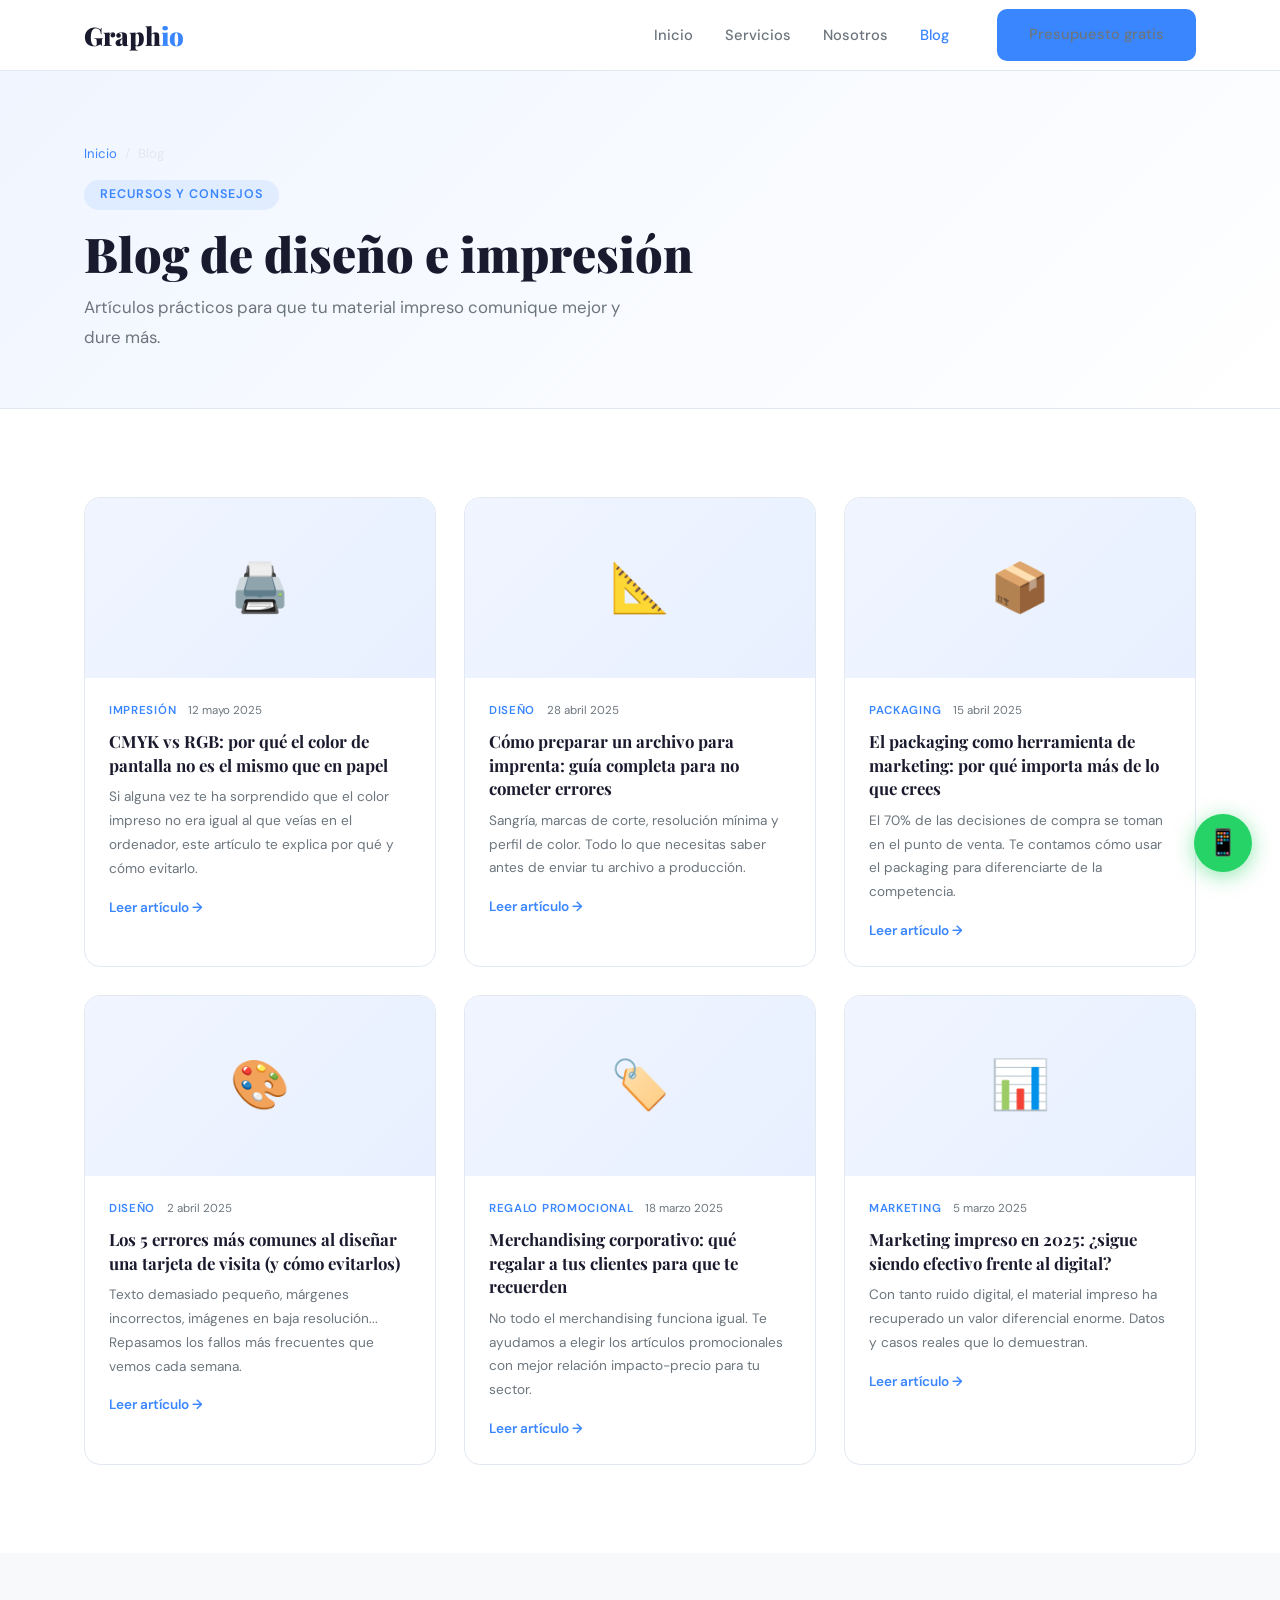
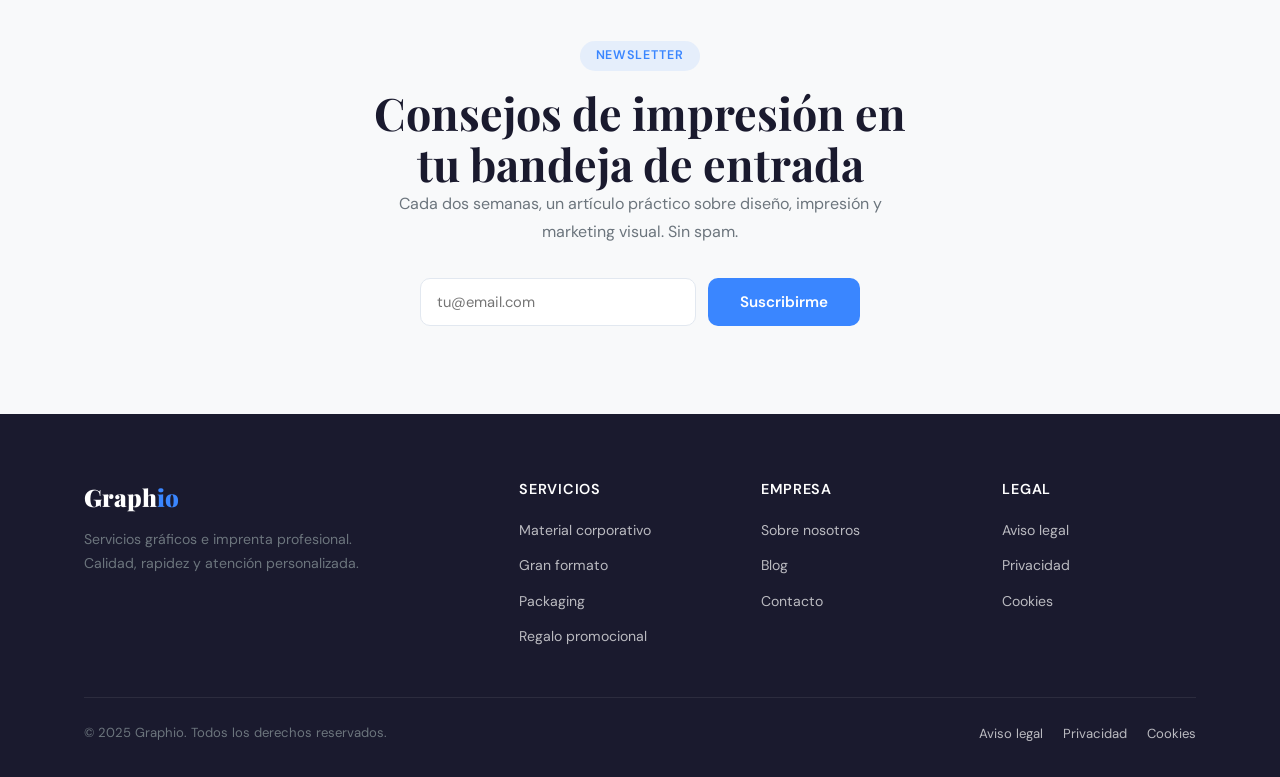
==== pages/blog.html @ 56ad9424 "Add files via upload" ====
<!DOCTYPE html>
<html lang="es">
<head>
  <meta charset="UTF-8" />
  <meta name="viewport" content="width=device-width, initial-scale=1.0" />
  <title>Blog — Consejos de Impresión y Diseño · Graphio</title>
  <meta name="description" content="Artículos sobre impresión, diseño gráfico y marketing visual. Consejos prácticos para sacar el máximo partido a tu material impreso." />
  <link rel="canonical" href="https://Graphio-Imprenta.github.io/Graphio/pages/blog.html" />
  <link rel="stylesheet" href="../css/style.css" />
</head>
<body>

  <a href="https://wa.me/34600000000" class="whatsapp-btn" target="_blank" rel="noopener noreferrer" aria-label="Contactar por WhatsApp">📱</a>

  <header class="header">
    <nav class="nav container">
      <a href="../index.html" class="logo">Graph<span>io</span></a>
      <ul class="nav-links">
        <li><a href="../index.html">Inicio</a></li>
        <li><a href="servicios.html">Servicios</a></li>
        <li><a href="nosotros.html">Nosotros</a></li>
        <li><a href="blog.html" class="active">Blog</a></li>
        <li><a href="contacto.html" class="btn btn-primary nav-cta">Presupuesto gratis</a></li>
      </ul>
      <button class="hamburger" aria-label="Abrir menú">
        <span></span><span></span><span></span>
      </button>
    </nav>
  </header>

  <section class="page-hero">
    <div class="container">
      <div class="breadcrumb"><a href="../index.html">Inicio</a><span>/</span><span>Blog</span></div>
      <div class="badge">Recursos y consejos</div>
      <h1>Blog de diseño e impresión</h1>
      <p>Artículos prácticos para que tu material impreso comunique mejor y dure más.</p>
    </div>
  </section>

  <section class="section">
    <div class="container">
      <div class="blog-grid">

        <article class="blog-card">
          <div class="blog-thumb">🖨️</div>
          <div class="blog-body">
            <div class="blog-meta">
              <span class="blog-cat">Impresión</span>
              <span class="blog-fecha">12 mayo 2025</span>
            </div>
            <h3>CMYK vs RGB: por qué el color de pantalla no es el mismo que en papel</h3>
            <p>Si alguna vez te ha sorprendido que el color impreso no era igual al que veías en el ordenador, este artículo te explica por qué y cómo evitarlo.</p>
            <span class="blog-leer">Leer artículo →</span>
          </div>
        </article>

        <article class="blog-card">
          <div class="blog-thumb">📐</div>
          <div class="blog-body">
            <div class="blog-meta">
              <span class="blog-cat">Diseño</span>
              <span class="blog-fecha">28 abril 2025</span>
            </div>
            <h3>Cómo preparar un archivo para imprenta: guía completa para no cometer errores</h3>
            <p>Sangría, marcas de corte, resolución mínima y perfil de color. Todo lo que necesitas saber antes de enviar tu archivo a producción.</p>
            <span class="blog-leer">Leer artículo →</span>
          </div>
        </article>

        <article class="blog-card">
          <div class="blog-thumb">📦</div>
          <div class="blog-body">
            <div class="blog-meta">
              <span class="blog-cat">Packaging</span>
              <span class="blog-fecha">15 abril 2025</span>
            </div>
            <h3>El packaging como herramienta de marketing: por qué importa más de lo que crees</h3>
            <p>El 70% de las decisiones de compra se toman en el punto de venta. Te contamos cómo usar el packaging para diferenciarte de la competencia.</p>
            <span class="blog-leer">Leer artículo →</span>
          </div>
        </article>

        <article class="blog-card">
          <div class="blog-thumb">🎨</div>
          <div class="blog-body">
            <div class="blog-meta">
              <span class="blog-cat">Diseño</span>
              <span class="blog-fecha">2 abril 2025</span>
            </div>
            <h3>Los 5 errores más comunes al diseñar una tarjeta de visita (y cómo evitarlos)</h3>
            <p>Texto demasiado pequeño, márgenes incorrectos, imágenes en baja resolución... Repasamos los fallos más frecuentes que vemos cada semana.</p>
            <span class="blog-leer">Leer artículo →</span>
          </div>
        </article>

        <article class="blog-card">
          <div class="blog-thumb">🏷️</div>
          <div class="blog-body">
            <div class="blog-meta">
              <span class="blog-cat">Regalo promocional</span>
              <span class="blog-fecha">18 marzo 2025</span>
            </div>
            <h3>Merchandising corporativo: qué regalar a tus clientes para que te recuerden</h3>
            <p>No todo el merchandising funciona igual. Te ayudamos a elegir los artículos promocionales con mejor relación impacto-precio para tu sector.</p>
            <span class="blog-leer">Leer artículo →</span>
          </div>
        </article>

        <article class="blog-card">
          <div class="blog-thumb">📊</div>
          <div class="blog-body">
            <div class="blog-meta">
              <span class="blog-cat">Marketing</span>
              <span class="blog-fecha">5 marzo 2025</span>
            </div>
            <h3>Marketing impreso en 2025: ¿sigue siendo efectivo frente al digital?</h3>
            <p>Con tanto ruido digital, el material impreso ha recuperado un valor diferencial enorme. Datos y casos reales que lo demuestran.</p>
            <span class="blog-leer">Leer artículo →</span>
          </div>
        </article>

      </div>
    </div>
  </section>

  <!-- Newsletter -->
  <section class="section section-alt">
    <div class="container" style="max-width:600px;text-align:center;">
      <div class="badge">Newsletter</div>
      <h2>Consejos de impresión en tu bandeja de entrada</h2>
      <p style="margin-bottom:32px;">Cada dos semanas, un artículo práctico sobre diseño, impresión y marketing visual. Sin spam.</p>
      <form style="display:flex;gap:12px;max-width:440px;margin:0 auto;" onsubmit="event.preventDefault();this.innerHTML='<p style=\'color:var(--azul);font-weight:600;\'>✓ ¡Suscrito! Te escribimos pronto.</p>'">
        <input type="email" placeholder="tu@email.com" required style="flex:1;" aria-label="Tu email" />
        <button type="submit" class="btn btn-primary" style="white-space:nowrap;">Suscribirme</button>
      </form>
    </div>
  </section>

  <footer class="footer">
    <div class="container">
      <div class="footer-grid">
        <div><div class="footer-logo">Graph<span>io</span></div><p class="footer-desc">Servicios gráficos e imprenta profesional. Calidad, rapidez y atención personalizada.</p></div>
        <div class="footer-col"><h4>Servicios</h4><ul><li><a href="servicios.html">Material corporativo</a></li><li><a href="servicios.html">Gran formato</a></li><li><a href="servicios.html">Packaging</a></li><li><a href="servicios.html">Regalo promocional</a></li></ul></div>
        <div class="footer-col"><h4>Empresa</h4><ul><li><a href="nosotros.html">Sobre nosotros</a></li><li><a href="blog.html">Blog</a></li><li><a href="contacto.html">Contacto</a></li></ul></div>
        <div class="footer-col"><h4>Legal</h4><ul><li><a href="legal/aviso-legal.html">Aviso legal</a></li><li><a href="legal/privacidad.html">Privacidad</a></li><li><a href="legal/cookies.html">Cookies</a></li></ul></div>
      </div>
      <div class="footer-bottom">
        <p>© 2025 Graphio. Todos los derechos reservados.</p>
        <div class="footer-legal"><a href="legal/aviso-legal.html">Aviso legal</a><a href="legal/privacidad.html">Privacidad</a><a href="legal/cookies.html">Cookies</a></div>
      </div>
    </div>
  </footer>

  <script src="../js/main.js"></script>
</body>
</html>
---- css/style.css ----
@import url('https://fonts.googleapis.com/css2?family=Playfair+Display:wght@700;900&family=DM+Sans:wght@300;400;500;600&display=swap');

/* ── VARIABLES ── */
:root {
  --azul:    #3A86FF;
  --naranja: #FF6B35;
  --oscuro:  #1A1A2E;
  --claro:   #F8F9FA;
  --gris:    #6C757D;
  --blanco:  #ffffff;
  --borde:   #E2E8F0;
  --sombra:  0 4px 24px rgba(26,26,46,0.10);
  --radio:   10px;
  --font-display: 'Playfair Display', serif;
  --font-body:    'DM Sans', sans-serif;
  --trans: 0.25s ease;
}

/* ── RESET ── */
*, *::before, *::after { box-sizing: border-box; margin: 0; padding: 0; }
html { scroll-behavior: smooth; font-size: 16px; }
body { font-family: var(--font-body); color: var(--oscuro); background: var(--blanco); line-height: 1.6; }
img { max-width: 100%; display: block; }
a { text-decoration: none; color: inherit; }
ul { list-style: none; }

/* ── TIPOGRAFÍA ── */
h1,h2,h3 { font-family: var(--font-display); line-height: 1.15; }
h1 { font-size: clamp(2.2rem, 5vw, 3.8rem); font-weight: 900; }
h2 { font-size: clamp(1.8rem, 3.5vw, 2.8rem); font-weight: 700; }
h3 { font-size: 1.25rem; font-weight: 700; }
p  { color: var(--gris); line-height: 1.75; }

/* ── CONTENEDOR ── */
.container { max-width: 1160px; margin: 0 auto; padding: 0 24px; }

/* ── BOTONES ── */
.btn {
  display: inline-flex; align-items: center; gap: 8px;
  padding: 14px 32px; border-radius: var(--radio);
  font-family: var(--font-body); font-size: 0.95rem; font-weight: 600;
  cursor: pointer; border: none; transition: var(--trans);
}
.btn-primary { background: var(--azul); color: var(--blanco); }
.btn-primary:hover { background: #2563eb; transform: translateY(-2px); box-shadow: 0 8px 20px rgba(58,134,255,0.35); }
.btn-secondary { background: transparent; color: var(--azul); border: 2px solid var(--azul); }
.btn-secondary:hover { background: var(--azul); color: var(--blanco); transform: translateY(-2px); }
.btn-naranja { background: var(--naranja); color: var(--blanco); }
.btn-naranja:hover { background: #e55a20; transform: translateY(-2px); box-shadow: 0 8px 20px rgba(255,107,53,0.35); }
.btn-blanco { background: var(--blanco); color: var(--oscuro); }
.btn-blanco:hover { background: var(--claro); transform: translateY(-2px); }

/* ── BADGE ── */
.badge {
  display: inline-block; padding: 5px 16px; border-radius: 50px;
  font-size: 0.78rem; font-weight: 600; letter-spacing: 0.08em; text-transform: uppercase;
  background: rgba(58,134,255,0.1); color: var(--azul); margin-bottom: 16px;
}

/* ── HEADER / NAV ── */
.header {
  position: sticky; top: 0; z-index: 100;
  background: rgba(255,255,255,0.95); backdrop-filter: blur(12px);
  border-bottom: 1px solid var(--borde);
}
.nav { display: flex; align-items: center; justify-content: space-between; height: 70px; }
.logo { font-family: var(--font-display); font-size: 1.6rem; font-weight: 900; color: var(--oscuro); }
.logo span { color: var(--azul); }
.nav-links { display: flex; align-items: center; gap: 32px; }
.nav-links a { font-size: 0.92rem; font-weight: 500; color: var(--gris); transition: var(--trans); }
.nav-links a:hover { color: var(--azul); }
.nav-links a.active { color: var(--azul); }
.nav-cta { margin-left: 16px; }
.hamburger { display: none; flex-direction: column; gap: 5px; cursor: pointer; padding: 4px; }
.hamburger span { display: block; width: 24px; height: 2px; background: var(--oscuro); transition: var(--trans); border-radius: 2px; }

/* ── HERO ── */
.hero {
  padding: 96px 0 80px;
  background: linear-gradient(135deg, #f0f5ff 0%, #ffffff 50%, #fff5f0 100%);
  position: relative; overflow: hidden;
}
.hero::before {
  content: '';
  position: absolute; top: -100px; right: -100px;
  width: 500px; height: 500px; border-radius: 50%;
  background: radial-gradient(circle, rgba(58,134,255,0.08) 0%, transparent 70%);
}
.hero-inner { display: grid; grid-template-columns: 1fr 1fr; gap: 64px; align-items: center; }
.hero-badge { }
.hero-title { margin-bottom: 20px; }
.hero-title em { font-style: normal; color: var(--azul); }
.hero-desc { font-size: 1.1rem; margin-bottom: 36px; max-width: 480px; }
.hero-btns { display: flex; gap: 16px; flex-wrap: wrap; }
.hero-stats { display: flex; gap: 32px; margin-top: 48px; }
.stat-num { font-family: var(--font-display); font-size: 2rem; font-weight: 900; color: var(--oscuro); }
.stat-txt { font-size: 0.82rem; color: var(--gris); font-weight: 500; }
.hero-visual {
  background: var(--oscuro); border-radius: 20px;
  padding: 40px; display: flex; flex-direction: column; gap: 16px;
  box-shadow: var(--sombra);
}
.hero-card {
  background: rgba(255,255,255,0.06); border-radius: 12px;
  padding: 20px 24px; display: flex; align-items: center; gap: 16px;
  border: 1px solid rgba(255,255,255,0.08);
}
.hero-card-icon { font-size: 2rem; }
.hero-card-title { color: var(--blanco); font-weight: 600; font-size: 0.95rem; }
.hero-card-sub { color: rgba(255,255,255,0.5); font-size: 0.8rem; }

/* ── SECCIONES GENÉRICAS ── */
.section { padding: 88px 0; }
.section-alt { background: var(--claro); }
.section-dark { background: var(--oscuro); color: var(--blanco); }
.section-dark p { color: rgba(255,255,255,0.65); }
.section-header { text-align: center; max-width: 600px; margin: 0 auto 56px; }
.section-header h2 { margin-bottom: 12px; }

/* ── GRID SERVICIOS ── */
.servicios-grid { display: grid; grid-template-columns: repeat(3, 1fr); gap: 28px; }
.servicio-card {
  background: var(--blanco); border-radius: 16px; padding: 36px 28px;
  border: 1px solid var(--borde); transition: var(--trans);
  position: relative; overflow: hidden;
}
.servicio-card::before {
  content: ''; position: absolute; top: 0; left: 0; right: 0; height: 4px;
  background: var(--azul); transform: scaleX(0); transform-origin: left;
  transition: var(--trans);
}
.servicio-card:hover { box-shadow: var(--sombra); transform: translateY(-4px); border-color: var(--azul); }
.servicio-card:hover::before { transform: scaleX(1); }
.servicio-icon { font-size: 2.5rem; margin-bottom: 20px; }
.servicio-card h3 { margin-bottom: 10px; font-size: 1.15rem; }
.servicio-card p { font-size: 0.9rem; }

/* ── PROCESO ── */
.proceso-grid { display: grid; grid-template-columns: repeat(4, 1fr); gap: 24px; }
.paso {
  text-align: center; padding: 32px 20px;
  background: rgba(255,255,255,0.05); border-radius: 16px;
  border: 1px solid rgba(255,255,255,0.08);
}
.paso-num {
  width: 52px; height: 52px; border-radius: 50%; background: var(--azul);
  display: flex; align-items: center; justify-content: center;
  font-family: var(--font-display); font-size: 1.3rem; font-weight: 700;
  color: var(--blanco); margin: 0 auto 20px;
}
.paso h3 { color: var(--blanco); font-size: 1rem; margin-bottom: 8px; }
.paso p { font-size: 0.88rem; }

/* ── TESTIMONIOS ── */
.testimonios-grid { display: grid; grid-template-columns: repeat(3, 1fr); gap: 24px; }
.testimonio {
  background: var(--blanco); border-radius: 16px; padding: 32px;
  border: 1px solid var(--borde); box-shadow: var(--sombra);
}
.testimonio-texto { font-size: 0.95rem; color: var(--oscuro); margin-bottom: 24px; font-style: italic; line-height: 1.7; }
.testimonio-autor { display: flex; align-items: center; gap: 12px; }
.autor-avatar {
  width: 44px; height: 44px; border-radius: 50%; background: var(--azul);
  display: flex; align-items: center; justify-content: center;
  color: var(--blanco); font-weight: 700; font-size: 1rem;
}
.autor-nombre { font-weight: 600; font-size: 0.9rem; color: var(--oscuro); }
.autor-empresa { font-size: 0.8rem; color: var(--gris); }
.estrellas { color: #FBBF24; margin-bottom: 16px; font-size: 1rem; }

/* ── CTA BANNER ── */
.cta-banner {
  background: linear-gradient(135deg, var(--azul) 0%, #1a5ce8 100%);
  border-radius: 24px; padding: 64px 56px;
  display: flex; align-items: center; justify-content: space-between; gap: 32px;
}
.cta-banner h2 { color: var(--blanco); font-size: clamp(1.6rem, 3vw, 2.2rem); margin-bottom: 8px; }
.cta-banner p { color: rgba(255,255,255,0.8); font-size: 1rem; }
.cta-banner-btns { display: flex; gap: 12px; flex-shrink: 0; flex-wrap: wrap; }

/* ── WHATSAPP FLOTANTE ── */
.whatsapp-btn {
  position: fixed; bottom: 28px; right: 28px; z-index: 999;
  width: 58px; height: 58px; border-radius: 50%;
  background: #25D366; display: flex; align-items: center; justify-content: center;
  box-shadow: 0 4px 20px rgba(37,211,102,0.5); transition: var(--trans);
  font-size: 1.6rem;
}
.whatsapp-btn:hover { transform: scale(1.1); box-shadow: 0 6px 28px rgba(37,211,102,0.65); }

/* ── FOOTER ── */
.footer { background: var(--oscuro); color: rgba(255,255,255,0.7); padding: 64px 0 32px; }
.footer-grid { display: grid; grid-template-columns: 2fr 1fr 1fr 1fr; gap: 48px; margin-bottom: 48px; }
.footer-logo { font-family: var(--font-display); font-size: 1.5rem; font-weight: 900; color: var(--blanco); margin-bottom: 12px; }
.footer-logo span { color: var(--azul); }
.footer-desc { font-size: 0.88rem; line-height: 1.7; max-width: 280px; }
.footer-col h4 { color: var(--blanco); font-weight: 600; font-size: 0.9rem; margin-bottom: 16px; letter-spacing: 0.05em; text-transform: uppercase; }
.footer-col ul { display: flex; flex-direction: column; gap: 10px; }
.footer-col ul a { font-size: 0.88rem; transition: var(--trans); }
.footer-col ul a:hover { color: var(--blanco); }
.footer-bottom { border-top: 1px solid rgba(255,255,255,0.08); padding-top: 24px; display: flex; justify-content: space-between; align-items: center; flex-wrap: wrap; gap: 12px; }
.footer-bottom p { font-size: 0.82rem; }
.footer-legal { display: flex; gap: 20px; }
.footer-legal a { font-size: 0.82rem; transition: var(--trans); }
.footer-legal a:hover { color: var(--blanco); }

/* ── PÁGINA INTERNA: hero pequeño ── */
.page-hero { padding: 72px 0 56px; background: linear-gradient(135deg, #f0f5ff 0%, #ffffff 100%); border-bottom: 1px solid var(--borde); }
.page-hero h1 { font-size: clamp(2rem, 4vw, 3rem); margin-bottom: 12px; }
.page-hero p { font-size: 1.05rem; max-width: 560px; }
.breadcrumb { display: flex; gap: 8px; align-items: center; font-size: 0.82rem; color: var(--gris); margin-bottom: 16px; }
.breadcrumb a { color: var(--azul); }
.breadcrumb span { color: var(--borde); }

/* ── SERVICIOS DETALLE ── */
.servicios-detalle { display: flex; flex-direction: column; gap: 80px; }
.servicio-fila { display: grid; grid-template-columns: 1fr 1fr; gap: 56px; align-items: center; }
.servicio-fila.reverse { direction: rtl; }
.servicio-fila.reverse > * { direction: ltr; }
.servicio-visual {
  background: linear-gradient(135deg, #f0f5ff 0%, #e8f0ff 100%);
  border-radius: 20px; padding: 48px; text-align: center; font-size: 5rem;
}
.servicio-info h2 { font-size: 2rem; margin-bottom: 16px; }
.servicio-info ul { margin: 20px 0 28px; display: flex; flex-direction: column; gap: 10px; }
.servicio-info ul li { display: flex; align-items: center; gap: 10px; font-size: 0.92rem; color: var(--oscuro); }
.servicio-info ul li::before { content: '✓'; color: var(--azul); font-weight: 700; flex-shrink: 0; }

/* ── CONTACTO ── */
.contacto-grid { display: grid; grid-template-columns: 1fr 1fr; gap: 56px; align-items: start; }
.contacto-info h2 { margin-bottom: 16px; }
.contacto-items { display: flex; flex-direction: column; gap: 20px; margin-top: 32px; }
.contacto-item { display: flex; align-items: flex-start; gap: 16px; }
.contacto-icon { width: 44px; height: 44px; border-radius: 10px; background: rgba(58,134,255,0.1); display: flex; align-items: center; justify-content: center; font-size: 1.2rem; flex-shrink: 0; }
.contacto-item h4 { font-size: 0.88rem; font-weight: 600; color: var(--oscuro); margin-bottom: 2px; }
.contacto-item p { font-size: 0.88rem; }

/* ── FORMULARIO ── */
.form { display: flex; flex-direction: column; gap: 20px; }
.form-group { display: flex; flex-direction: column; gap: 6px; }
.form-row { display: grid; grid-template-columns: 1fr 1fr; gap: 16px; }
label { font-size: 0.85rem; font-weight: 600; color: var(--oscuro); }
input, select, textarea {
  padding: 13px 16px; border: 1.5px solid var(--borde); border-radius: var(--radio);
  font-family: var(--font-body); font-size: 0.92rem; color: var(--oscuro);
  background: var(--blanco); transition: var(--trans); width: 100%;
}
input:focus, select:focus, textarea:focus {
  outline: none; border-color: var(--azul);
  box-shadow: 0 0 0 3px rgba(58,134,255,0.12);
}
textarea { resize: vertical; min-height: 130px; }
.form-card {
  background: var(--blanco); border-radius: 20px; padding: 40px;
  border: 1px solid var(--borde); box-shadow: var(--sombra);
}
.form-card h3 { margin-bottom: 24px; }
.form-legal { font-size: 0.78rem; color: var(--gris); }
.form-legal a { color: var(--azul); }
.form-success { display: none; text-align: center; padding: 32px; }
.form-success .check { font-size: 3rem; margin-bottom: 12px; }

/* ── BLOG ── */
.blog-grid { display: grid; grid-template-columns: repeat(3, 1fr); gap: 28px; }
.blog-card {
  border-radius: 16px; overflow: hidden;
  border: 1px solid var(--borde); transition: var(--trans);
  background: var(--blanco);
}
.blog-card:hover { box-shadow: var(--sombra); transform: translateY(-4px); }
.blog-thumb {
  height: 180px; display: flex; align-items: center; justify-content: center;
  font-size: 3rem; background: linear-gradient(135deg, #f0f5ff 0%, #e8f0ff 100%);
}
.blog-body { padding: 24px; }
.blog-meta { display: flex; gap: 12px; margin-bottom: 10px; }
.blog-cat { font-size: 0.72rem; font-weight: 600; color: var(--azul); text-transform: uppercase; letter-spacing: 0.06em; }
.blog-fecha { font-size: 0.72rem; color: var(--gris); }
.blog-card h3 { font-size: 1.05rem; margin-bottom: 8px; line-height: 1.4; }
.blog-card p { font-size: 0.85rem; margin-bottom: 16px; }
.blog-leer { font-size: 0.85rem; font-weight: 600; color: var(--azul); display: flex; align-items: center; gap: 6px; transition: var(--trans); }
.blog-leer:hover { gap: 10px; }

/* ── NOSOTROS ── */
.valores-grid { display: grid; grid-template-columns: repeat(3, 1fr); gap: 24px; }
.valor-card { padding: 32px; background: var(--blanco); border-radius: 16px; border: 1px solid var(--borde); text-align: center; }
.valor-icon { font-size: 2.5rem; margin-bottom: 16px; }
.valor-card h3 { margin-bottom: 8px; }
.equipo-grid { display: grid; grid-template-columns: repeat(4, 1fr); gap: 24px; }
.miembro { text-align: center; }
.miembro-avatar {
  width: 80px; height: 80px; border-radius: 50%; background: var(--azul);
  display: flex; align-items: center; justify-content: center;
  font-size: 2rem; margin: 0 auto 12px; color: var(--blanco);
}
.miembro h4 { font-size: 0.95rem; margin-bottom: 4px; }
.miembro p { font-size: 0.82rem; }

/* ── LEGAL ── */
.legal-content { max-width: 760px; margin: 0 auto; }
.legal-content h2 { font-size: 1.4rem; margin: 40px 0 12px; }
.legal-content h3 { font-size: 1.1rem; margin: 28px 0 8px; color: var(--oscuro); font-family: var(--font-body); font-weight: 600; }
.legal-content p { margin-bottom: 16px; font-size: 0.95rem; }
.legal-content ul { margin: 12px 0 20px 24px; list-style: disc; display: flex; flex-direction: column; gap: 6px; }
.legal-content ul li { font-size: 0.92rem; color: var(--gris); }
.legal-date { font-size: 0.82rem; color: var(--gris); margin-bottom: 40px; }

/* ── RESPONSIVE ── */
@media (max-width: 900px) {
  .hero-inner, .servicio-fila, .contacto-grid { grid-template-columns: 1fr; }
  .servicio-fila.reverse { direction: ltr; }
  .servicios-grid, .testimonios-grid, .blog-grid { grid-template-columns: repeat(2, 1fr); }
  .proceso-grid { grid-template-columns: repeat(2, 1fr); }
  .footer-grid { grid-template-columns: 1fr 1fr; }
  .valores-grid { grid-template-columns: repeat(2, 1fr); }
  .equipo-grid { grid-template-columns: repeat(2, 1fr); }
  .cta-banner { flex-direction: column; text-align: center; padding: 48px 32px; }
  .hero-visual { display: none; }
}
@media (max-width: 640px) {
  .nav-links { display: none; }
  .nav-links.open { display: flex; flex-direction: column; position: absolute; top: 70px; left: 0; right: 0; background: var(--blanco); padding: 24px; border-bottom: 1px solid var(--borde); box-shadow: var(--sombra); gap: 16px; }
  .hamburger { display: flex; }
  .servicios-grid, .testimonios-grid, .blog-grid, .valores-grid { grid-template-columns: 1fr; }
  .proceso-grid { grid-template-columns: 1fr 1fr; }
  .footer-grid { grid-template-columns: 1fr; }
  .hero-stats { gap: 20px; flex-wrap: wrap; }
  .form-row { grid-template-columns: 1fr; }
  .equipo-grid { grid-template-columns: repeat(2, 1fr); }
}
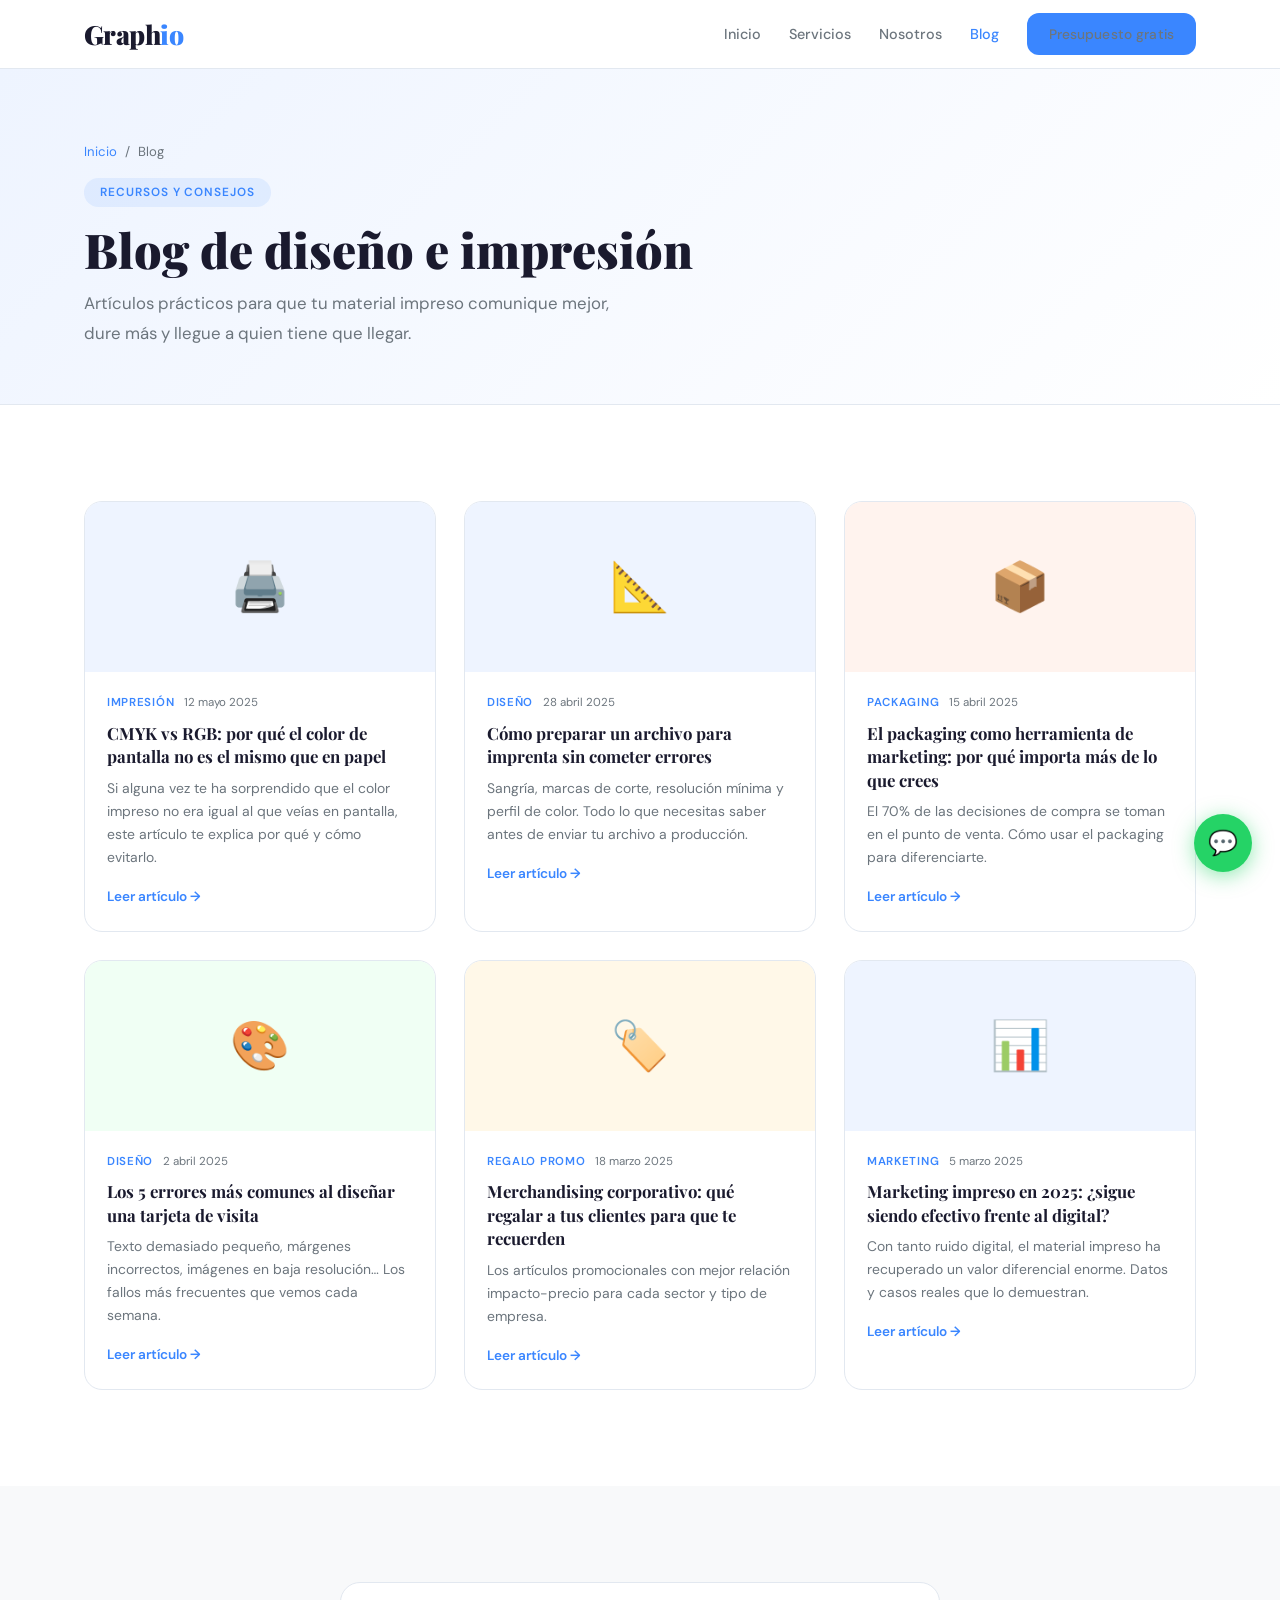
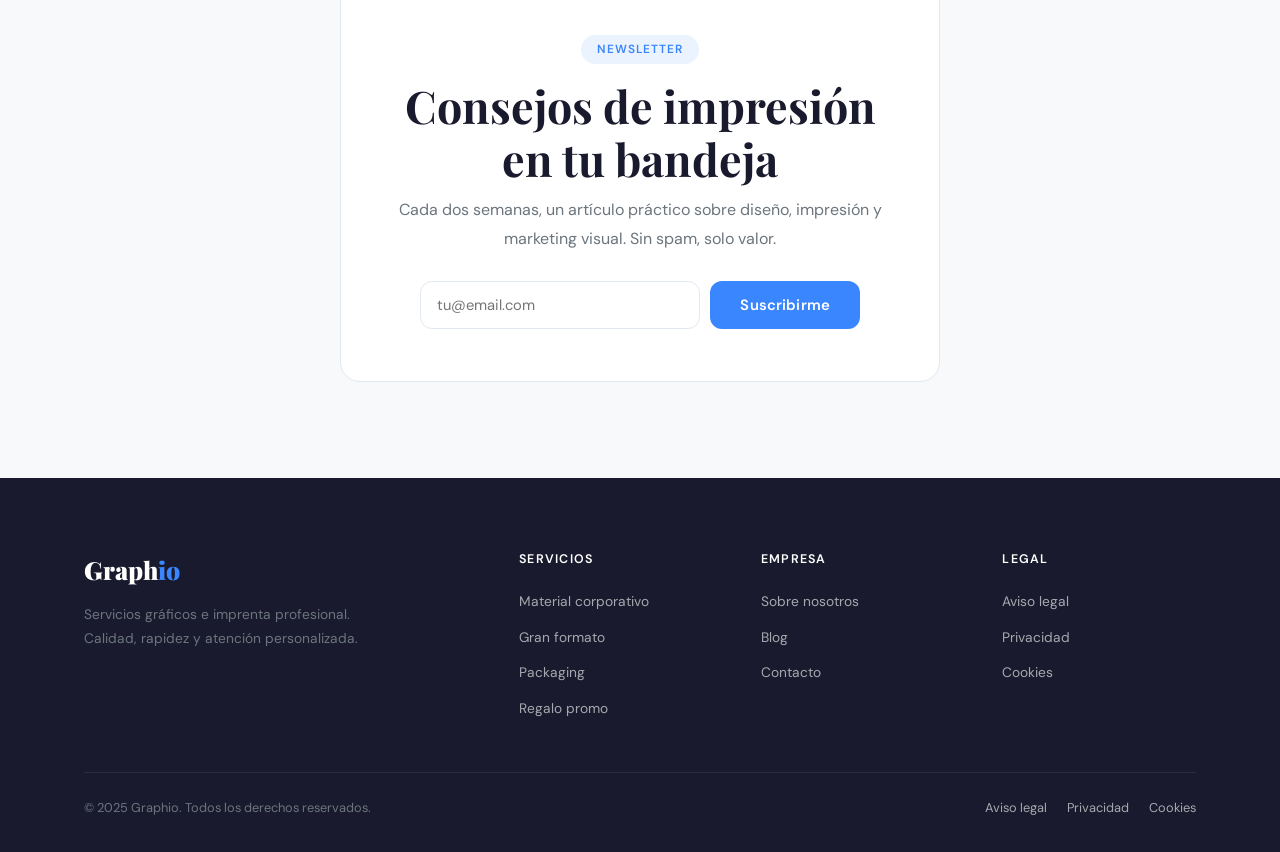
==== commit c08d366b: "Add files via upload" ====
--- a/pages/blog.html
+++ b/pages/blog.html
@@ -1,118 +1,125 @@
 <!DOCTYPE html>
 <html lang="es">
 <head>
-  <meta charset="UTF-8" />
-  <meta name="viewport" content="width=device-width, initial-scale=1.0" />
+  <meta charset="UTF-8"/>
+  <meta name="viewport" content="width=device-width,initial-scale=1.0"/>
   <title>Blog — Consejos de Impresión y Diseño · Graphio</title>
-  <meta name="description" content="Artículos sobre impresión, diseño gráfico y marketing visual. Consejos prácticos para sacar el máximo partido a tu material impreso." />
-  <link rel="canonical" href="https://Graphio-Imprenta.github.io/Graphio/pages/blog.html" />
-  <link rel="stylesheet" href="../css/style.css" />
+  <meta name="description" content="Artículos prácticos sobre impresión, diseño gráfico y marketing visual. Aprende a preparar archivos, elegir materiales y sacar el máximo partido a tu impresión."/>
+  <link rel="canonical" href="https://Graphio-Imprenta.github.io/Graphio/pages/blog.html"/>
+  <link rel="icon" href="../favicon.ico"/>
+  <link rel="stylesheet" href="../css/style.css"/>
+  <style>
+    .blog-grid{display:grid;grid-template-columns:repeat(3,1fr);gap:28px}
+    .blog-card{border-radius:18px;overflow:hidden;border:1px solid var(--borde);transition:var(--trans);background:var(--blanco)}
+    .blog-card:hover{box-shadow:var(--sombra);transform:translateY(-5px)}
+    .blog-card:hover .blog-thumb{font-size:3.5rem}
+    .blog-thumb{height:170px;display:flex;align-items:center;justify-content:center;font-size:3rem;transition:var(--trans)}
+    .blog-body{padding:22px}
+    .blog-meta{display:flex;gap:10px;margin-bottom:9px;align-items:center}
+    .blog-cat{font-size:.72rem;font-weight:600;color:var(--azul);text-transform:uppercase;letter-spacing:.06em}
+    .blog-fecha{font-size:.72rem;color:var(--gris)}
+    .blog-card h3{font-size:1.05rem;margin-bottom:8px;line-height:1.4;color:var(--oscuro)}
+    .blog-card p{font-size:.87rem;margin-bottom:14px;line-height:1.65}
+    .blog-leer{font-size:.85rem;font-weight:600;color:var(--azul);display:inline-flex;align-items:center;gap:5px;transition:gap var(--trans)}
+    .blog-leer:hover{gap:10px}
+    .newsletter-wrap{background:var(--blanco);border-radius:20px;padding:52px;text-align:center;border:1px solid var(--borde);max-width:600px;margin:0 auto}
+    .newsletter-wrap h2{margin-bottom:10px}
+    .newsletter-wrap p{margin-bottom:28px}
+    .newsletter-form{display:flex;gap:10px;max-width:440px;margin:0 auto}
+    .newsletter-form input{flex:1;padding:13px 16px;border:1.5px solid var(--borde);border-radius:var(--radio);font-family:var(--font-b);font-size:.92rem;outline:none;transition:var(--trans);color:var(--oscuro)}
+    .newsletter-form input:focus{border-color:var(--azul);box-shadow:0 0 0 3px rgba(58,134,255,.12)}
+    @media(max-width:960px){.blog-grid{grid-template-columns:repeat(2,1fr)}}
+    @media(max-width:620px){.blog-grid{grid-template-columns:1fr}.newsletter-form{flex-direction:column}.newsletter-wrap{padding:32px 24px}}
+  </style>
 </head>
 <body>
 
-  <a href="https://wa.me/34600000000" class="whatsapp-btn" target="_blank" rel="noopener noreferrer" aria-label="Contactar por WhatsApp">📱</a>
+<a href="https://wa.me/34600000000" class="wa-btn" target="_blank" rel="noopener" aria-label="WhatsApp">💬</a>
 
-  <header class="header">
-    <nav class="nav container">
-      <a href="../index.html" class="logo">Graph<span>io</span></a>
-      <ul class="nav-links">
-        <li><a href="../index.html">Inicio</a></li>
-        <li><a href="servicios.html">Servicios</a></li>
-        <li><a href="nosotros.html">Nosotros</a></li>
-        <li><a href="blog.html" class="active">Blog</a></li>
-        <li><a href="contacto.html" class="btn btn-primary nav-cta">Presupuesto gratis</a></li>
-      </ul>
-      <button class="hamburger" aria-label="Abrir menú">
-        <span></span><span></span><span></span>
-      </button>
-    </nav>
-  </header>
+<header class="header">
+  <nav class="nav container" aria-label="Navegación principal">
+    <a href="../index.html" class="logo">Graph<span>io</span></a>
+    <ul class="nav-links" id="nav-links">
+      <li><a href="../index.html">Inicio</a></li>
+      <li><a href="servicios.html">Servicios</a></li>
+      <li><a href="nosotros.html">Nosotros</a></li>
+      <li><a href="blog.html" class="active">Blog</a></li>
+      <li><a href="contacto.html" class="btn btn-primary" style="padding:10px 22px;font-size:.86rem;">Presupuesto gratis</a></li>
+    </ul>
+    <button class="hamburger" id="hamburger" aria-label="Menú" aria-expanded="false" aria-controls="nav-links">
+      <span></span><span></span><span></span>
+    </button>
+  </nav>
+</header>
 
+<main>
   <section class="page-hero">
     <div class="container">
-      <div class="breadcrumb"><a href="../index.html">Inicio</a><span>/</span><span>Blog</span></div>
+      <nav class="breadcrumb" aria-label="Migas de pan"><a href="../index.html">Inicio</a><span>/</span><span>Blog</span></nav>
       <div class="badge">Recursos y consejos</div>
       <h1>Blog de diseño e impresión</h1>
-      <p>Artículos prácticos para que tu material impreso comunique mejor y dure más.</p>
+      <p>Artículos prácticos para que tu material impreso comunique mejor, dure más y llegue a quien tiene que llegar.</p>
     </div>
   </section>
 
-  <section class="section">
+  <section class="section" aria-labelledby="blog-titulo">
     <div class="container">
       <div class="blog-grid">
 
-        <article class="blog-card">
-          <div class="blog-thumb">🖨️</div>
+        <article class="blog-card fade-up">
+          <div class="blog-thumb" style="background:#eef4ff" aria-hidden="true">🖨️</div>
           <div class="blog-body">
-            <div class="blog-meta">
-              <span class="blog-cat">Impresión</span>
-              <span class="blog-fecha">12 mayo 2025</span>
-            </div>
+            <div class="blog-meta"><span class="blog-cat">Impresión</span><span class="blog-fecha">12 mayo 2025</span></div>
             <h3>CMYK vs RGB: por qué el color de pantalla no es el mismo que en papel</h3>
-            <p>Si alguna vez te ha sorprendido que el color impreso no era igual al que veías en el ordenador, este artículo te explica por qué y cómo evitarlo.</p>
+            <p>Si alguna vez te ha sorprendido que el color impreso no era igual al que veías en pantalla, este artículo te explica por qué y cómo evitarlo.</p>
             <span class="blog-leer">Leer artículo →</span>
           </div>
         </article>
 
-        <article class="blog-card">
-          <div class="blog-thumb">📐</div>
+        <article class="blog-card fade-up">
+          <div class="blog-thumb" style="background:#eef4ff" aria-hidden="true">📐</div>
           <div class="blog-body">
-            <div class="blog-meta">
-              <span class="blog-cat">Diseño</span>
-              <span class="blog-fecha">28 abril 2025</span>
-            </div>
-            <h3>Cómo preparar un archivo para imprenta: guía completa para no cometer errores</h3>
+            <div class="blog-meta"><span class="blog-cat">Diseño</span><span class="blog-fecha">28 abril 2025</span></div>
+            <h3>Cómo preparar un archivo para imprenta sin cometer errores</h3>
             <p>Sangría, marcas de corte, resolución mínima y perfil de color. Todo lo que necesitas saber antes de enviar tu archivo a producción.</p>
             <span class="blog-leer">Leer artículo →</span>
           </div>
         </article>
 
-        <article class="blog-card">
-          <div class="blog-thumb">📦</div>
+        <article class="blog-card fade-up">
+          <div class="blog-thumb" style="background:#fff3ee" aria-hidden="true">📦</div>
           <div class="blog-body">
-            <div class="blog-meta">
-              <span class="blog-cat">Packaging</span>
-              <span class="blog-fecha">15 abril 2025</span>
-            </div>
+            <div class="blog-meta"><span class="blog-cat">Packaging</span><span class="blog-fecha">15 abril 2025</span></div>
             <h3>El packaging como herramienta de marketing: por qué importa más de lo que crees</h3>
-            <p>El 70% de las decisiones de compra se toman en el punto de venta. Te contamos cómo usar el packaging para diferenciarte de la competencia.</p>
+            <p>El 70% de las decisiones de compra se toman en el punto de venta. Cómo usar el packaging para diferenciarte.</p>
             <span class="blog-leer">Leer artículo →</span>
           </div>
         </article>
 
-        <article class="blog-card">
-          <div class="blog-thumb">🎨</div>
+        <article class="blog-card fade-up">
+          <div class="blog-thumb" style="background:#f0fff4" aria-hidden="true">🎨</div>
           <div class="blog-body">
-            <div class="blog-meta">
-              <span class="blog-cat">Diseño</span>
-              <span class="blog-fecha">2 abril 2025</span>
-            </div>
-            <h3>Los 5 errores más comunes al diseñar una tarjeta de visita (y cómo evitarlos)</h3>
-            <p>Texto demasiado pequeño, márgenes incorrectos, imágenes en baja resolución... Repasamos los fallos más frecuentes que vemos cada semana.</p>
+            <div class="blog-meta"><span class="blog-cat">Diseño</span><span class="blog-fecha">2 abril 2025</span></div>
+            <h3>Los 5 errores más comunes al diseñar una tarjeta de visita</h3>
+            <p>Texto demasiado pequeño, márgenes incorrectos, imágenes en baja resolución… Los fallos más frecuentes que vemos cada semana.</p>
             <span class="blog-leer">Leer artículo →</span>
           </div>
         </article>
 
-        <article class="blog-card">
-          <div class="blog-thumb">🏷️</div>
+        <article class="blog-card fade-up">
+          <div class="blog-thumb" style="background:#fff8e8" aria-hidden="true">🏷️</div>
           <div class="blog-body">
-            <div class="blog-meta">
-              <span class="blog-cat">Regalo promocional</span>
-              <span class="blog-fecha">18 marzo 2025</span>
-            </div>
+            <div class="blog-meta"><span class="blog-cat">Regalo promo</span><span class="blog-fecha">18 marzo 2025</span></div>
             <h3>Merchandising corporativo: qué regalar a tus clientes para que te recuerden</h3>
-            <p>No todo el merchandising funciona igual. Te ayudamos a elegir los artículos promocionales con mejor relación impacto-precio para tu sector.</p>
+            <p>Los artículos promocionales con mejor relación impacto-precio para cada sector y tipo de empresa.</p>
             <span class="blog-leer">Leer artículo →</span>
           </div>
         </article>
 
-        <article class="blog-card">
-          <div class="blog-thumb">📊</div>
+        <article class="blog-card fade-up">
+          <div class="blog-thumb" style="background:#eef4ff" aria-hidden="true">📊</div>
           <div class="blog-body">
-            <div class="blog-meta">
-              <span class="blog-cat">Marketing</span>
-              <span class="blog-fecha">5 marzo 2025</span>
-            </div>
+            <div class="blog-meta"><span class="blog-cat">Marketing</span><span class="blog-fecha">5 marzo 2025</span></div>
             <h3>Marketing impreso en 2025: ¿sigue siendo efectivo frente al digital?</h3>
             <p>Con tanto ruido digital, el material impreso ha recuperado un valor diferencial enorme. Datos y casos reales que lo demuestran.</p>
             <span class="blog-leer">Leer artículo →</span>
@@ -123,34 +130,33 @@
     </div>
   </section>
 
-  <!-- Newsletter -->
+  <!-- NEWSLETTER -->
   <section class="section section-alt">
-    <div class="container" style="max-width:600px;text-align:center;">
-      <div class="badge">Newsletter</div>
-      <h2>Consejos de impresión en tu bandeja de entrada</h2>
-      <p style="margin-bottom:32px;">Cada dos semanas, un artículo práctico sobre diseño, impresión y marketing visual. Sin spam.</p>
-      <form style="display:flex;gap:12px;max-width:440px;margin:0 auto;" onsubmit="event.preventDefault();this.innerHTML='<p style=\'color:var(--azul);font-weight:600;\'>✓ ¡Suscrito! Te escribimos pronto.</p>'">
-        <input type="email" placeholder="tu@email.com" required style="flex:1;" aria-label="Tu email" />
-        <button type="submit" class="btn btn-primary" style="white-space:nowrap;">Suscribirme</button>
-      </form>
+    <div class="container">
+      <div class="newsletter-wrap fade-up">
+        <div class="badge">Newsletter</div>
+        <h2>Consejos de impresión en tu bandeja</h2>
+        <p>Cada dos semanas, un artículo práctico sobre diseño, impresión y marketing visual. Sin spam, solo valor.</p>
+        <form class="newsletter-form" onsubmit="event.preventDefault();this.innerHTML='<p style=\'color:var(--azul);font-weight:600;font-size:.95rem;\'>✓ ¡Suscrito! Te escribimos pronto.</p>'">
+          <input type="email" placeholder="tu@email.com" required aria-label="Tu email"/>
+          <button type="submit" class="btn btn-primary">Suscribirme</button>
+        </form>
+      </div>
     </div>
   </section>
+</main>
 
-  <footer class="footer">
-    <div class="container">
-      <div class="footer-grid">
-        <div><div class="footer-logo">Graph<span>io</span></div><p class="footer-desc">Servicios gráficos e imprenta profesional. Calidad, rapidez y atención personalizada.</p></div>
-        <div class="footer-col"><h4>Servicios</h4><ul><li><a href="servicios.html">Material corporativo</a></li><li><a href="servicios.html">Gran formato</a></li><li><a href="servicios.html">Packaging</a></li><li><a href="servicios.html">Regalo promocional</a></li></ul></div>
-        <div class="footer-col"><h4>Empresa</h4><ul><li><a href="nosotros.html">Sobre nosotros</a></li><li><a href="blog.html">Blog</a></li><li><a href="contacto.html">Contacto</a></li></ul></div>
-        <div class="footer-col"><h4>Legal</h4><ul><li><a href="legal/aviso-legal.html">Aviso legal</a></li><li><a href="legal/privacidad.html">Privacidad</a></li><li><a href="legal/cookies.html">Cookies</a></li></ul></div>
-      </div>
-      <div class="footer-bottom">
-        <p>© 2025 Graphio. Todos los derechos reservados.</p>
-        <div class="footer-legal"><a href="legal/aviso-legal.html">Aviso legal</a><a href="legal/privacidad.html">Privacidad</a><a href="legal/cookies.html">Cookies</a></div>
-      </div>
+<footer class="footer" aria-label="Pie de página">
+  <div class="container">
+    <div class="footer-grid">
+      <div><div class="footer-logo">Graph<span>io</span></div><p class="footer-desc">Servicios gráficos e imprenta profesional. Calidad, rapidez y atención personalizada.</p></div>
+      <nav class="footer-col" aria-label="Servicios"><h4>Servicios</h4><ul><li><a href="servicios.html">Material corporativo</a></li><li><a href="servicios.html">Gran formato</a></li><li><a href="servicios.html">Packaging</a></li><li><a href="servicios.html">Regalo promo</a></li></ul></nav>
+      <nav class="footer-col" aria-label="Empresa"><h4>Empresa</h4><ul><li><a href="nosotros.html">Sobre nosotros</a></li><li><a href="blog.html">Blog</a></li><li><a href="contacto.html">Contacto</a></li></ul></nav>
+      <nav class="footer-col" aria-label="Legal"><h4>Legal</h4><ul><li><a href="legal/aviso-legal.html">Aviso legal</a></li><li><a href="legal/privacidad.html">Privacidad</a></li><li><a href="legal/cookies.html">Cookies</a></li></ul></nav>
     </div>
-  </footer>
-
-  <script src="../js/main.js"></script>
+    <div class="footer-bottom"><p>© 2025 Graphio. Todos los derechos reservados.</p><nav class="footer-legal" aria-label="Legal"><a href="legal/aviso-legal.html">Aviso legal</a><a href="legal/privacidad.html">Privacidad</a><a href="legal/cookies.html">Cookies</a></nav></div>
+  </div>
+</footer>
+<script src="../js/main.js"></script>
 </body>
 </html>
--- a/css/style.css
+++ b/css/style.css
@@ -1,330 +1,118 @@
-@import url('https://fonts.googleapis.com/css2?family=Playfair+Display:wght@700;900&family=DM+Sans:wght@300;400;500;600&display=swap');
+/* ══ GRAPHIO — CSS COMPARTIDO ══════════════════════════════════════
+   Este archivo define el sistema de diseño completo.
+   Importado por todas las páginas del proyecto.
+══════════════════════════════════════════════════════════════════ */
 
-/* ── VARIABLES ── */
+@import url('https://fonts.googleapis.com/css2?family=Playfair+Display:ital,wght@0,700;0,900;1,700&family=DM+Sans:wght@300;400;500;600&display=swap');
+
 :root {
-  --azul:    #3A86FF;
-  --naranja: #FF6B35;
-  --oscuro:  #1A1A2E;
-  --claro:   #F8F9FA;
-  --gris:    #6C757D;
-  --blanco:  #ffffff;
-  --borde:   #E2E8F0;
-  --sombra:  0 4px 24px rgba(26,26,46,0.10);
-  --radio:   10px;
-  --font-display: 'Playfair Display', serif;
-  --font-body:    'DM Sans', sans-serif;
-  --trans: 0.25s ease;
+  --azul:      #3A86FF;
+  --azul-dk:   #2563eb;
+  --naranja:   #FF6B35;
+  --oscuro:    #1A1A2E;
+  --claro:     #F8F9FA;
+  --gris:      #6C757D;
+  --blanco:    #ffffff;
+  --borde:     #E2E8F0;
+  --sombra:    0 4px 32px rgba(26,26,46,0.09);
+  --sombra-md: 0 8px 40px rgba(26,26,46,0.13);
+  --radio:     12px;
+  --trans:     0.25s ease;
+  --font-d:    'Playfair Display', Georgia, serif;
+  --font-b:    'DM Sans', system-ui, sans-serif;
 }
 
-/* ── RESET ── */
-*, *::before, *::after { box-sizing: border-box; margin: 0; padding: 0; }
-html { scroll-behavior: smooth; font-size: 16px; }
-body { font-family: var(--font-body); color: var(--oscuro); background: var(--blanco); line-height: 1.6; }
-img { max-width: 100%; display: block; }
-a { text-decoration: none; color: inherit; }
-ul { list-style: none; }
+*,*::before,*::after{box-sizing:border-box;margin:0;padding:0}
+html{scroll-behavior:smooth;font-size:16px}
+body{font-family:var(--font-b);color:var(--oscuro);background:var(--blanco);line-height:1.6;overflow-x:hidden}
+img{max-width:100%;display:block}
+a{text-decoration:none;color:inherit}
+ul{list-style:none}
+button{cursor:pointer}
 
-/* ── TIPOGRAFÍA ── */
-h1,h2,h3 { font-family: var(--font-display); line-height: 1.15; }
-h1 { font-size: clamp(2.2rem, 5vw, 3.8rem); font-weight: 900; }
-h2 { font-size: clamp(1.8rem, 3.5vw, 2.8rem); font-weight: 700; }
-h3 { font-size: 1.25rem; font-weight: 700; }
-p  { color: var(--gris); line-height: 1.75; }
+h1{font-family:var(--font-d);font-size:clamp(2.2rem,5vw,3.8rem);font-weight:900;line-height:1.12}
+h2{font-family:var(--font-d);font-size:clamp(1.8rem,3.5vw,2.8rem);font-weight:700;line-height:1.18}
+h3{font-family:var(--font-d);font-size:1.2rem;font-weight:700;line-height:1.3}
+p{color:var(--gris);line-height:1.78}
 
-/* ── CONTENEDOR ── */
-.container { max-width: 1160px; margin: 0 auto; padding: 0 24px; }
+.container{max-width:1160px;margin:0 auto;padding:0 24px}
+.section{padding:96px 0}
+.section-alt{background:var(--claro)}
+.section-dark{background:var(--oscuro)}
+.section-dark p{color:rgba(255,255,255,0.55)}
+.section-header{text-align:center;max-width:620px;margin:0 auto 60px}
+.section-header h2{margin-bottom:14px}
 
-/* ── BOTONES ── */
-.btn {
-  display: inline-flex; align-items: center; gap: 8px;
-  padding: 14px 32px; border-radius: var(--radio);
-  font-family: var(--font-body); font-size: 0.95rem; font-weight: 600;
-  cursor: pointer; border: none; transition: var(--trans);
+.btn{display:inline-flex;align-items:center;gap:8px;padding:14px 30px;border-radius:var(--radio);font-family:var(--font-b);font-size:.93rem;font-weight:600;border:none;transition:var(--trans);letter-spacing:.01em;cursor:pointer;white-space:nowrap}
+.btn-primary{background:var(--azul);color:var(--blanco)}
+.btn-primary:hover{background:var(--azul-dk);transform:translateY(-2px);box-shadow:0 8px 24px rgba(58,134,255,.38)}
+.btn-secondary{background:transparent;color:var(--azul);border:2px solid var(--azul)}
+.btn-secondary:hover{background:var(--azul);color:var(--blanco);transform:translateY(-2px)}
+.btn-naranja{background:var(--naranja);color:var(--blanco)}
+.btn-naranja:hover{background:#e55a20;transform:translateY(-2px);box-shadow:0 8px 24px rgba(255,107,53,.38)}
+.btn-blanco{background:var(--blanco);color:var(--oscuro)}
+.btn-blanco:hover{background:var(--claro);transform:translateY(-2px)}
+
+.badge{display:inline-block;padding:5px 16px;border-radius:50px;font-size:.74rem;font-weight:600;letter-spacing:.08em;text-transform:uppercase;background:rgba(58,134,255,.1);color:var(--azul);margin-bottom:16px}
+
+.header{position:sticky;top:0;z-index:100;background:rgba(255,255,255,.96);backdrop-filter:blur(16px);border-bottom:1px solid var(--borde)}
+.nav{display:flex;align-items:center;justify-content:space-between;height:68px}
+.logo{font-family:var(--font-d);font-size:1.65rem;font-weight:900;color:var(--oscuro);letter-spacing:-.02em}
+.logo span{color:var(--azul)}
+.nav-links{display:flex;align-items:center;gap:28px}
+.nav-links a{font-size:.9rem;font-weight:500;color:var(--gris);transition:var(--trans)}
+.nav-links a:hover,.nav-links a.active{color:var(--azul)}
+.hamburger{display:none;flex-direction:column;gap:5px;background:none;border:none;padding:4px}
+.hamburger span{display:block;width:24px;height:2px;background:var(--oscuro);border-radius:2px;transition:var(--trans)}
+
+.page-hero{padding:72px 0 56px;background:linear-gradient(135deg,#eef4ff 0%,#fff 100%);border-bottom:1px solid var(--borde)}
+.page-hero h1{font-size:clamp(2rem,4vw,3rem);margin-bottom:12px}
+.page-hero p{font-size:1.05rem;max-width:560px}
+.breadcrumb{display:flex;gap:8px;align-items:center;font-size:.82rem;color:var(--gris);margin-bottom:16px}
+.breadcrumb a{color:var(--azul)}
+
+.wa-btn{position:fixed;bottom:28px;right:28px;z-index:999;width:58px;height:58px;border-radius:50%;background:#25D366;display:flex;align-items:center;justify-content:center;font-size:1.5rem;box-shadow:0 4px 20px rgba(37,211,102,.5);transition:var(--trans);border:none;text-decoration:none}
+.wa-btn:hover{transform:scale(1.12)}
+
+.cta-banner{background:linear-gradient(135deg,var(--azul) 0%,#1a4ed8 100%);border-radius:24px;padding:60px 56px;display:flex;align-items:center;justify-content:space-between;gap:32px;position:relative;overflow:hidden}
+.cta-banner::after{content:'';position:absolute;top:-60px;right:-60px;width:240px;height:240px;border-radius:50%;background:rgba(255,255,255,.05)}
+.cta-banner h2{color:var(--blanco);margin-bottom:8px;font-size:clamp(1.6rem,3vw,2.2rem)}
+.cta-banner>div>p{color:rgba(255,255,255,.78)}
+.cta-btns{display:flex;gap:12px;flex-shrink:0;flex-wrap:wrap;position:relative;z-index:1}
+
+.footer{background:var(--oscuro);color:rgba(255,255,255,.62);padding:72px 0 32px}
+.footer-grid{display:grid;grid-template-columns:2fr 1fr 1fr 1fr;gap:48px;margin-bottom:52px}
+.footer-logo{font-family:var(--font-d);font-size:1.55rem;font-weight:900;color:var(--blanco);margin-bottom:12px}
+.footer-logo span{color:var(--azul)}
+.footer-desc{font-size:.86rem;line-height:1.75;max-width:280px}
+.footer-col h4{color:var(--blanco);font-weight:600;font-size:.78rem;text-transform:uppercase;letter-spacing:.1em;margin-bottom:18px}
+.footer-col ul{display:flex;flex-direction:column;gap:10px}
+.footer-col ul a{font-size:.86rem;transition:color var(--trans)}
+.footer-col ul a:hover{color:var(--blanco)}
+.footer-bottom{border-top:1px solid rgba(255,255,255,.08);padding-top:24px;display:flex;justify-content:space-between;align-items:center;flex-wrap:wrap;gap:12px}
+.footer-bottom p{font-size:.8rem}
+.footer-legal{display:flex;gap:20px}
+.footer-legal a{font-size:.8rem;transition:color var(--trans)}
+.footer-legal a:hover{color:var(--blanco)}
+
+.fade-up{opacity:0;transform:translateY(28px);transition:opacity .55s ease,transform .55s ease}
+.fade-up.visible{opacity:1;transform:translateY(0)}
+.fade-up:nth-child(2){transition-delay:.08s}
+.fade-up:nth-child(3){transition-delay:.16s}
+.fade-up:nth-child(4){transition-delay:.24s}
+.fade-up:nth-child(5){transition-delay:.08s}
+.fade-up:nth-child(6){transition-delay:.16s}
+
+@media(max-width:960px){
+  .footer-grid{grid-template-columns:1fr 1fr}
+  .cta-banner{flex-direction:column;text-align:center;padding:48px 36px}
+  .cta-btns{justify-content:center}
 }
-.btn-primary { background: var(--azul); color: var(--blanco); }
-.btn-primary:hover { background: #2563eb; transform: translateY(-2px); box-shadow: 0 8px 20px rgba(58,134,255,0.35); }
-.btn-secondary { background: transparent; color: var(--azul); border: 2px solid var(--azul); }
-.btn-secondary:hover { background: var(--azul); color: var(--blanco); transform: translateY(-2px); }
-.btn-naranja { background: var(--naranja); color: var(--blanco); }
-.btn-naranja:hover { background: #e55a20; transform: translateY(-2px); box-shadow: 0 8px 20px rgba(255,107,53,0.35); }
-.btn-blanco { background: var(--blanco); color: var(--oscuro); }
-.btn-blanco:hover { background: var(--claro); transform: translateY(-2px); }
-
-/* ── BADGE ── */
-.badge {
-  display: inline-block; padding: 5px 16px; border-radius: 50px;
-  font-size: 0.78rem; font-weight: 600; letter-spacing: 0.08em; text-transform: uppercase;
-  background: rgba(58,134,255,0.1); color: var(--azul); margin-bottom: 16px;
+@media(max-width:620px){
+  .nav-links{display:none;position:absolute;top:68px;left:0;right:0;flex-direction:column;background:var(--blanco);padding:24px;border-bottom:1px solid var(--borde);box-shadow:var(--sombra);gap:16px;z-index:99}
+  .nav-links.open{display:flex}
+  .hamburger{display:flex}
+  .footer-grid{grid-template-columns:1fr}
+  .cta-banner{padding:36px 24px}
+  .section{padding:64px 0}
 }
-
-/* ── HEADER / NAV ── */
-.header {
-  position: sticky; top: 0; z-index: 100;
-  background: rgba(255,255,255,0.95); backdrop-filter: blur(12px);
-  border-bottom: 1px solid var(--borde);
-}
-.nav { display: flex; align-items: center; justify-content: space-between; height: 70px; }
-.logo { font-family: var(--font-display); font-size: 1.6rem; font-weight: 900; color: var(--oscuro); }
-.logo span { color: var(--azul); }
-.nav-links { display: flex; align-items: center; gap: 32px; }
-.nav-links a { font-size: 0.92rem; font-weight: 500; color: var(--gris); transition: var(--trans); }
-.nav-links a:hover { color: var(--azul); }
-.nav-links a.active { color: var(--azul); }
-.nav-cta { margin-left: 16px; }
-.hamburger { display: none; flex-direction: column; gap: 5px; cursor: pointer; padding: 4px; }
-.hamburger span { display: block; width: 24px; height: 2px; background: var(--oscuro); transition: var(--trans); border-radius: 2px; }
-
-/* ── HERO ── */
-.hero {
-  padding: 96px 0 80px;
-  background: linear-gradient(135deg, #f0f5ff 0%, #ffffff 50%, #fff5f0 100%);
-  position: relative; overflow: hidden;
-}
-.hero::before {
-  content: '';
-  position: absolute; top: -100px; right: -100px;
-  width: 500px; height: 500px; border-radius: 50%;
-  background: radial-gradient(circle, rgba(58,134,255,0.08) 0%, transparent 70%);
-}
-.hero-inner { display: grid; grid-template-columns: 1fr 1fr; gap: 64px; align-items: center; }
-.hero-badge { }
-.hero-title { margin-bottom: 20px; }
-.hero-title em { font-style: normal; color: var(--azul); }
-.hero-desc { font-size: 1.1rem; margin-bottom: 36px; max-width: 480px; }
-.hero-btns { display: flex; gap: 16px; flex-wrap: wrap; }
-.hero-stats { display: flex; gap: 32px; margin-top: 48px; }
-.stat-num { font-family: var(--font-display); font-size: 2rem; font-weight: 900; color: var(--oscuro); }
-.stat-txt { font-size: 0.82rem; color: var(--gris); font-weight: 500; }
-.hero-visual {
-  background: var(--oscuro); border-radius: 20px;
-  padding: 40px; display: flex; flex-direction: column; gap: 16px;
-  box-shadow: var(--sombra);
-}
-.hero-card {
-  background: rgba(255,255,255,0.06); border-radius: 12px;
-  padding: 20px 24px; display: flex; align-items: center; gap: 16px;
-  border: 1px solid rgba(255,255,255,0.08);
-}
-.hero-card-icon { font-size: 2rem; }
-.hero-card-title { color: var(--blanco); font-weight: 600; font-size: 0.95rem; }
-.hero-card-sub { color: rgba(255,255,255,0.5); font-size: 0.8rem; }
-
-/* ── SECCIONES GENÉRICAS ── */
-.section { padding: 88px 0; }
-.section-alt { background: var(--claro); }
-.section-dark { background: var(--oscuro); color: var(--blanco); }
-.section-dark p { color: rgba(255,255,255,0.65); }
-.section-header { text-align: center; max-width: 600px; margin: 0 auto 56px; }
-.section-header h2 { margin-bottom: 12px; }
-
-/* ── GRID SERVICIOS ── */
-.servicios-grid { display: grid; grid-template-columns: repeat(3, 1fr); gap: 28px; }
-.servicio-card {
-  background: var(--blanco); border-radius: 16px; padding: 36px 28px;
-  border: 1px solid var(--borde); transition: var(--trans);
-  position: relative; overflow: hidden;
-}
-.servicio-card::before {
-  content: ''; position: absolute; top: 0; left: 0; right: 0; height: 4px;
-  background: var(--azul); transform: scaleX(0); transform-origin: left;
-  transition: var(--trans);
-}
-.servicio-card:hover { box-shadow: var(--sombra); transform: translateY(-4px); border-color: var(--azul); }
-.servicio-card:hover::before { transform: scaleX(1); }
-.servicio-icon { font-size: 2.5rem; margin-bottom: 20px; }
-.servicio-card h3 { margin-bottom: 10px; font-size: 1.15rem; }
-.servicio-card p { font-size: 0.9rem; }
-
-/* ── PROCESO ── */
-.proceso-grid { display: grid; grid-template-columns: repeat(4, 1fr); gap: 24px; }
-.paso {
-  text-align: center; padding: 32px 20px;
-  background: rgba(255,255,255,0.05); border-radius: 16px;
-  border: 1px solid rgba(255,255,255,0.08);
-}
-.paso-num {
-  width: 52px; height: 52px; border-radius: 50%; background: var(--azul);
-  display: flex; align-items: center; justify-content: center;
-  font-family: var(--font-display); font-size: 1.3rem; font-weight: 700;
-  color: var(--blanco); margin: 0 auto 20px;
-}
-.paso h3 { color: var(--blanco); font-size: 1rem; margin-bottom: 8px; }
-.paso p { font-size: 0.88rem; }
-
-/* ── TESTIMONIOS ── */
-.testimonios-grid { display: grid; grid-template-columns: repeat(3, 1fr); gap: 24px; }
-.testimonio {
-  background: var(--blanco); border-radius: 16px; padding: 32px;
-  border: 1px solid var(--borde); box-shadow: var(--sombra);
-}
-.testimonio-texto { font-size: 0.95rem; color: var(--oscuro); margin-bottom: 24px; font-style: italic; line-height: 1.7; }
-.testimonio-autor { display: flex; align-items: center; gap: 12px; }
-.autor-avatar {
-  width: 44px; height: 44px; border-radius: 50%; background: var(--azul);
-  display: flex; align-items: center; justify-content: center;
-  color: var(--blanco); font-weight: 700; font-size: 1rem;
-}
-.autor-nombre { font-weight: 600; font-size: 0.9rem; color: var(--oscuro); }
-.autor-empresa { font-size: 0.8rem; color: var(--gris); }
-.estrellas { color: #FBBF24; margin-bottom: 16px; font-size: 1rem; }
-
-/* ── CTA BANNER ── */
-.cta-banner {
-  background: linear-gradient(135deg, var(--azul) 0%, #1a5ce8 100%);
-  border-radius: 24px; padding: 64px 56px;
-  display: flex; align-items: center; justify-content: space-between; gap: 32px;
-}
-.cta-banner h2 { color: var(--blanco); font-size: clamp(1.6rem, 3vw, 2.2rem); margin-bottom: 8px; }
-.cta-banner p { color: rgba(255,255,255,0.8); font-size: 1rem; }
-.cta-banner-btns { display: flex; gap: 12px; flex-shrink: 0; flex-wrap: wrap; }
-
-/* ── WHATSAPP FLOTANTE ── */
-.whatsapp-btn {
-  position: fixed; bottom: 28px; right: 28px; z-index: 999;
-  width: 58px; height: 58px; border-radius: 50%;
-  background: #25D366; display: flex; align-items: center; justify-content: center;
-  box-shadow: 0 4px 20px rgba(37,211,102,0.5); transition: var(--trans);
-  font-size: 1.6rem;
-}
-.whatsapp-btn:hover { transform: scale(1.1); box-shadow: 0 6px 28px rgba(37,211,102,0.65); }
-
-/* ── FOOTER ── */
-.footer { background: var(--oscuro); color: rgba(255,255,255,0.7); padding: 64px 0 32px; }
-.footer-grid { display: grid; grid-template-columns: 2fr 1fr 1fr 1fr; gap: 48px; margin-bottom: 48px; }
-.footer-logo { font-family: var(--font-display); font-size: 1.5rem; font-weight: 900; color: var(--blanco); margin-bottom: 12px; }
-.footer-logo span { color: var(--azul); }
-.footer-desc { font-size: 0.88rem; line-height: 1.7; max-width: 280px; }
-.footer-col h4 { color: var(--blanco); font-weight: 600; font-size: 0.9rem; margin-bottom: 16px; letter-spacing: 0.05em; text-transform: uppercase; }
-.footer-col ul { display: flex; flex-direction: column; gap: 10px; }
-.footer-col ul a { font-size: 0.88rem; transition: var(--trans); }
-.footer-col ul a:hover { color: var(--blanco); }
-.footer-bottom { border-top: 1px solid rgba(255,255,255,0.08); padding-top: 24px; display: flex; justify-content: space-between; align-items: center; flex-wrap: wrap; gap: 12px; }
-.footer-bottom p { font-size: 0.82rem; }
-.footer-legal { display: flex; gap: 20px; }
-.footer-legal a { font-size: 0.82rem; transition: var(--trans); }
-.footer-legal a:hover { color: var(--blanco); }
-
-/* ── PÁGINA INTERNA: hero pequeño ── */
-.page-hero { padding: 72px 0 56px; background: linear-gradient(135deg, #f0f5ff 0%, #ffffff 100%); border-bottom: 1px solid var(--borde); }
-.page-hero h1 { font-size: clamp(2rem, 4vw, 3rem); margin-bottom: 12px; }
-.page-hero p { font-size: 1.05rem; max-width: 560px; }
-.breadcrumb { display: flex; gap: 8px; align-items: center; font-size: 0.82rem; color: var(--gris); margin-bottom: 16px; }
-.breadcrumb a { color: var(--azul); }
-.breadcrumb span { color: var(--borde); }
-
-/* ── SERVICIOS DETALLE ── */
-.servicios-detalle { display: flex; flex-direction: column; gap: 80px; }
-.servicio-fila { display: grid; grid-template-columns: 1fr 1fr; gap: 56px; align-items: center; }
-.servicio-fila.reverse { direction: rtl; }
-.servicio-fila.reverse > * { direction: ltr; }
-.servicio-visual {
-  background: linear-gradient(135deg, #f0f5ff 0%, #e8f0ff 100%);
-  border-radius: 20px; padding: 48px; text-align: center; font-size: 5rem;
-}
-.servicio-info h2 { font-size: 2rem; margin-bottom: 16px; }
-.servicio-info ul { margin: 20px 0 28px; display: flex; flex-direction: column; gap: 10px; }
-.servicio-info ul li { display: flex; align-items: center; gap: 10px; font-size: 0.92rem; color: var(--oscuro); }
-.servicio-info ul li::before { content: '✓'; color: var(--azul); font-weight: 700; flex-shrink: 0; }
-
-/* ── CONTACTO ── */
-.contacto-grid { display: grid; grid-template-columns: 1fr 1fr; gap: 56px; align-items: start; }
-.contacto-info h2 { margin-bottom: 16px; }
-.contacto-items { display: flex; flex-direction: column; gap: 20px; margin-top: 32px; }
-.contacto-item { display: flex; align-items: flex-start; gap: 16px; }
-.contacto-icon { width: 44px; height: 44px; border-radius: 10px; background: rgba(58,134,255,0.1); display: flex; align-items: center; justify-content: center; font-size: 1.2rem; flex-shrink: 0; }
-.contacto-item h4 { font-size: 0.88rem; font-weight: 600; color: var(--oscuro); margin-bottom: 2px; }
-.contacto-item p { font-size: 0.88rem; }
-
-/* ── FORMULARIO ── */
-.form { display: flex; flex-direction: column; gap: 20px; }
-.form-group { display: flex; flex-direction: column; gap: 6px; }
-.form-row { display: grid; grid-template-columns: 1fr 1fr; gap: 16px; }
-label { font-size: 0.85rem; font-weight: 600; color: var(--oscuro); }
-input, select, textarea {
-  padding: 13px 16px; border: 1.5px solid var(--borde); border-radius: var(--radio);
-  font-family: var(--font-body); font-size: 0.92rem; color: var(--oscuro);
-  background: var(--blanco); transition: var(--trans); width: 100%;
-}
-input:focus, select:focus, textarea:focus {
-  outline: none; border-color: var(--azul);
-  box-shadow: 0 0 0 3px rgba(58,134,255,0.12);
-}
-textarea { resize: vertical; min-height: 130px; }
-.form-card {
-  background: var(--blanco); border-radius: 20px; padding: 40px;
-  border: 1px solid var(--borde); box-shadow: var(--sombra);
-}
-.form-card h3 { margin-bottom: 24px; }
-.form-legal { font-size: 0.78rem; color: var(--gris); }
-.form-legal a { color: var(--azul); }
-.form-success { display: none; text-align: center; padding: 32px; }
-.form-success .check { font-size: 3rem; margin-bottom: 12px; }
-
-/* ── BLOG ── */
-.blog-grid { display: grid; grid-template-columns: repeat(3, 1fr); gap: 28px; }
-.blog-card {
-  border-radius: 16px; overflow: hidden;
-  border: 1px solid var(--borde); transition: var(--trans);
-  background: var(--blanco);
-}
-.blog-card:hover { box-shadow: var(--sombra); transform: translateY(-4px); }
-.blog-thumb {
-  height: 180px; display: flex; align-items: center; justify-content: center;
-  font-size: 3rem; background: linear-gradient(135deg, #f0f5ff 0%, #e8f0ff 100%);
-}
-.blog-body { padding: 24px; }
-.blog-meta { display: flex; gap: 12px; margin-bottom: 10px; }
-.blog-cat { font-size: 0.72rem; font-weight: 600; color: var(--azul); text-transform: uppercase; letter-spacing: 0.06em; }
-.blog-fecha { font-size: 0.72rem; color: var(--gris); }
-.blog-card h3 { font-size: 1.05rem; margin-bottom: 8px; line-height: 1.4; }
-.blog-card p { font-size: 0.85rem; margin-bottom: 16px; }
-.blog-leer { font-size: 0.85rem; font-weight: 600; color: var(--azul); display: flex; align-items: center; gap: 6px; transition: var(--trans); }
-.blog-leer:hover { gap: 10px; }
-
-/* ── NOSOTROS ── */
-.valores-grid { display: grid; grid-template-columns: repeat(3, 1fr); gap: 24px; }
-.valor-card { padding: 32px; background: var(--blanco); border-radius: 16px; border: 1px solid var(--borde); text-align: center; }
-.valor-icon { font-size: 2.5rem; margin-bottom: 16px; }
-.valor-card h3 { margin-bottom: 8px; }
-.equipo-grid { display: grid; grid-template-columns: repeat(4, 1fr); gap: 24px; }
-.miembro { text-align: center; }
-.miembro-avatar {
-  width: 80px; height: 80px; border-radius: 50%; background: var(--azul);
-  display: flex; align-items: center; justify-content: center;
-  font-size: 2rem; margin: 0 auto 12px; color: var(--blanco);
-}
-.miembro h4 { font-size: 0.95rem; margin-bottom: 4px; }
-.miembro p { font-size: 0.82rem; }
-
-/* ── LEGAL ── */
-.legal-content { max-width: 760px; margin: 0 auto; }
-.legal-content h2 { font-size: 1.4rem; margin: 40px 0 12px; }
-.legal-content h3 { font-size: 1.1rem; margin: 28px 0 8px; color: var(--oscuro); font-family: var(--font-body); font-weight: 600; }
-.legal-content p { margin-bottom: 16px; font-size: 0.95rem; }
-.legal-content ul { margin: 12px 0 20px 24px; list-style: disc; display: flex; flex-direction: column; gap: 6px; }
-.legal-content ul li { font-size: 0.92rem; color: var(--gris); }
-.legal-date { font-size: 0.82rem; color: var(--gris); margin-bottom: 40px; }
-
-/* ── RESPONSIVE ── */
-@media (max-width: 900px) {
-  .hero-inner, .servicio-fila, .contacto-grid { grid-template-columns: 1fr; }
-  .servicio-fila.reverse { direction: ltr; }
-  .servicios-grid, .testimonios-grid, .blog-grid { grid-template-columns: repeat(2, 1fr); }
-  .proceso-grid { grid-template-columns: repeat(2, 1fr); }
-  .footer-grid { grid-template-columns: 1fr 1fr; }
-  .valores-grid { grid-template-columns: repeat(2, 1fr); }
-  .equipo-grid { grid-template-columns: repeat(2, 1fr); }
-  .cta-banner { flex-direction: column; text-align: center; padding: 48px 32px; }
-  .hero-visual { display: none; }
-}
-@media (max-width: 640px) {
-  .nav-links { display: none; }
-  .nav-links.open { display: flex; flex-direction: column; position: absolute; top: 70px; left: 0; right: 0; background: var(--blanco); padding: 24px; border-bottom: 1px solid var(--borde); box-shadow: var(--sombra); gap: 16px; }
-  .hamburger { display: flex; }
-  .servicios-grid, .testimonios-grid, .blog-grid, .valores-grid { grid-template-columns: 1fr; }
-  .proceso-grid { grid-template-columns: 1fr 1fr; }
-  .footer-grid { grid-template-columns: 1fr; }
-  .hero-stats { gap: 20px; flex-wrap: wrap; }
-  .form-row { grid-template-columns: 1fr; }
-  .equipo-grid { grid-template-columns: repeat(2, 1fr); }
-}
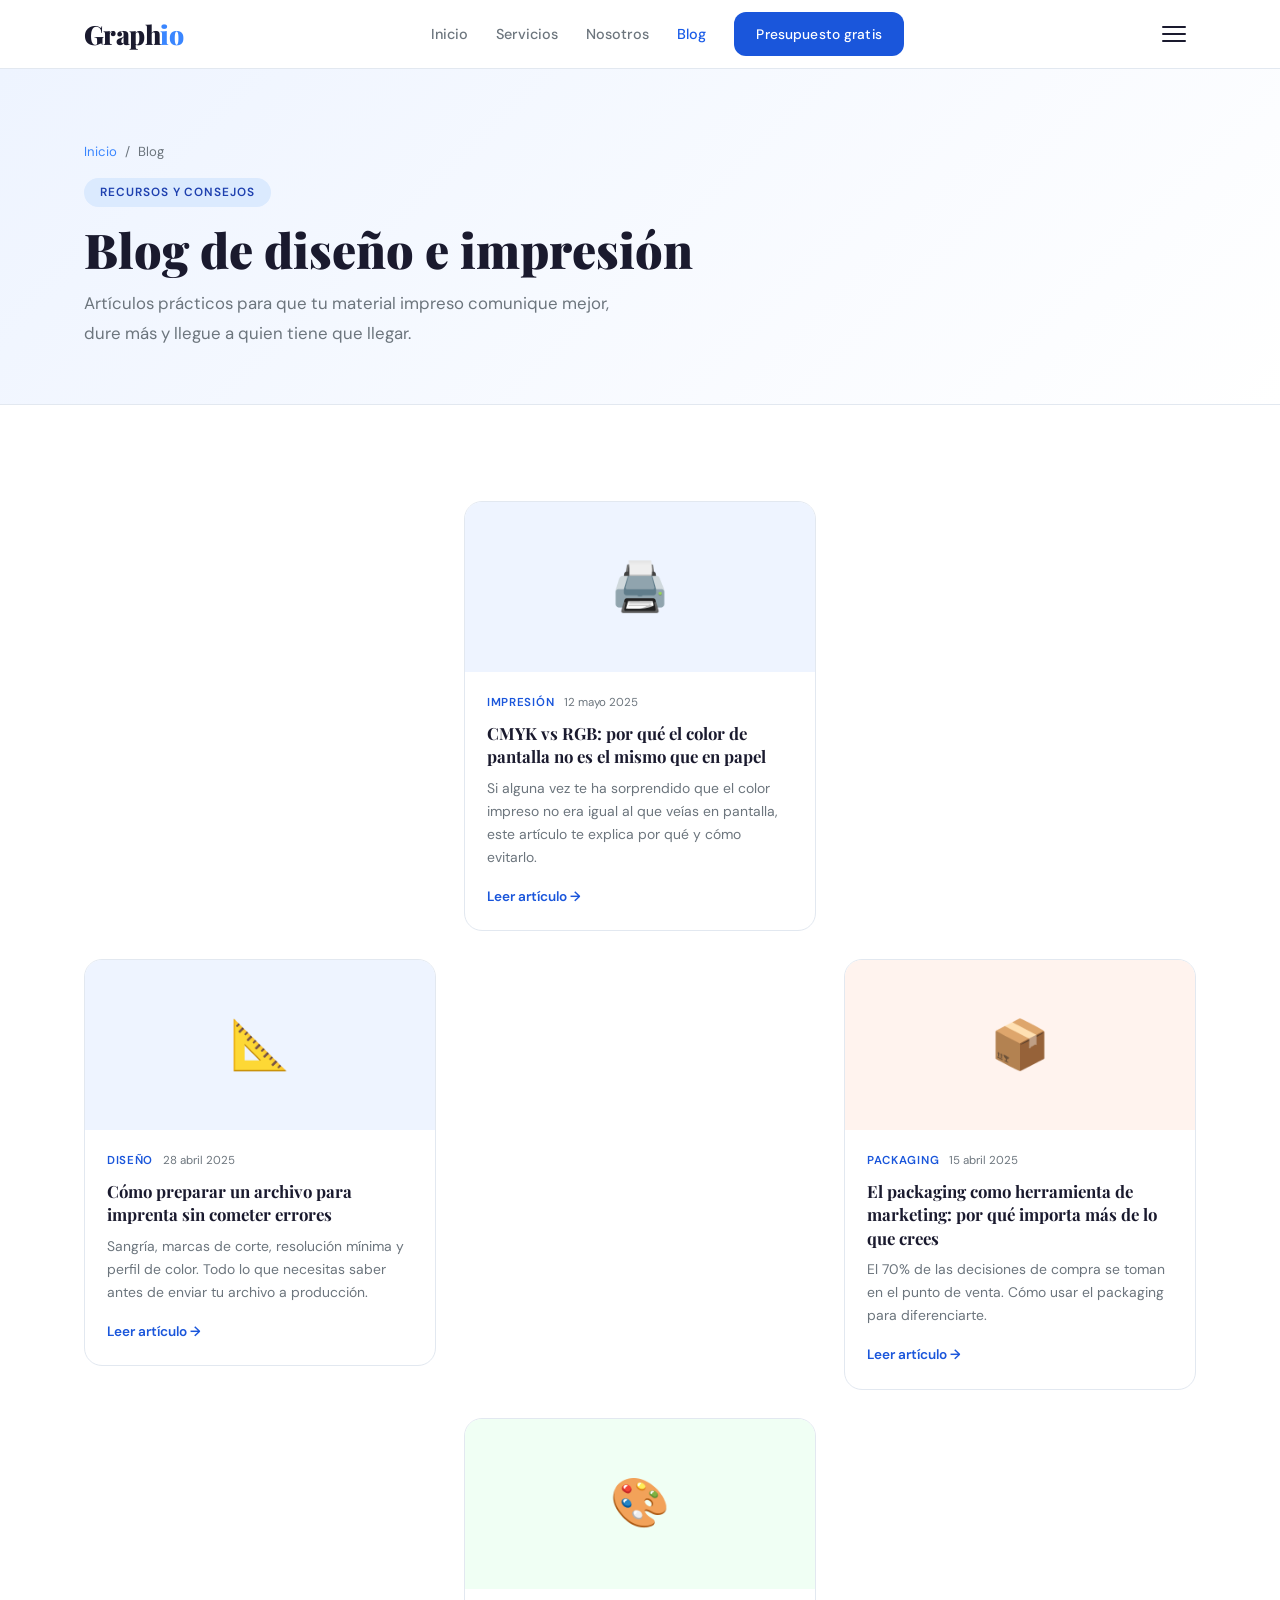
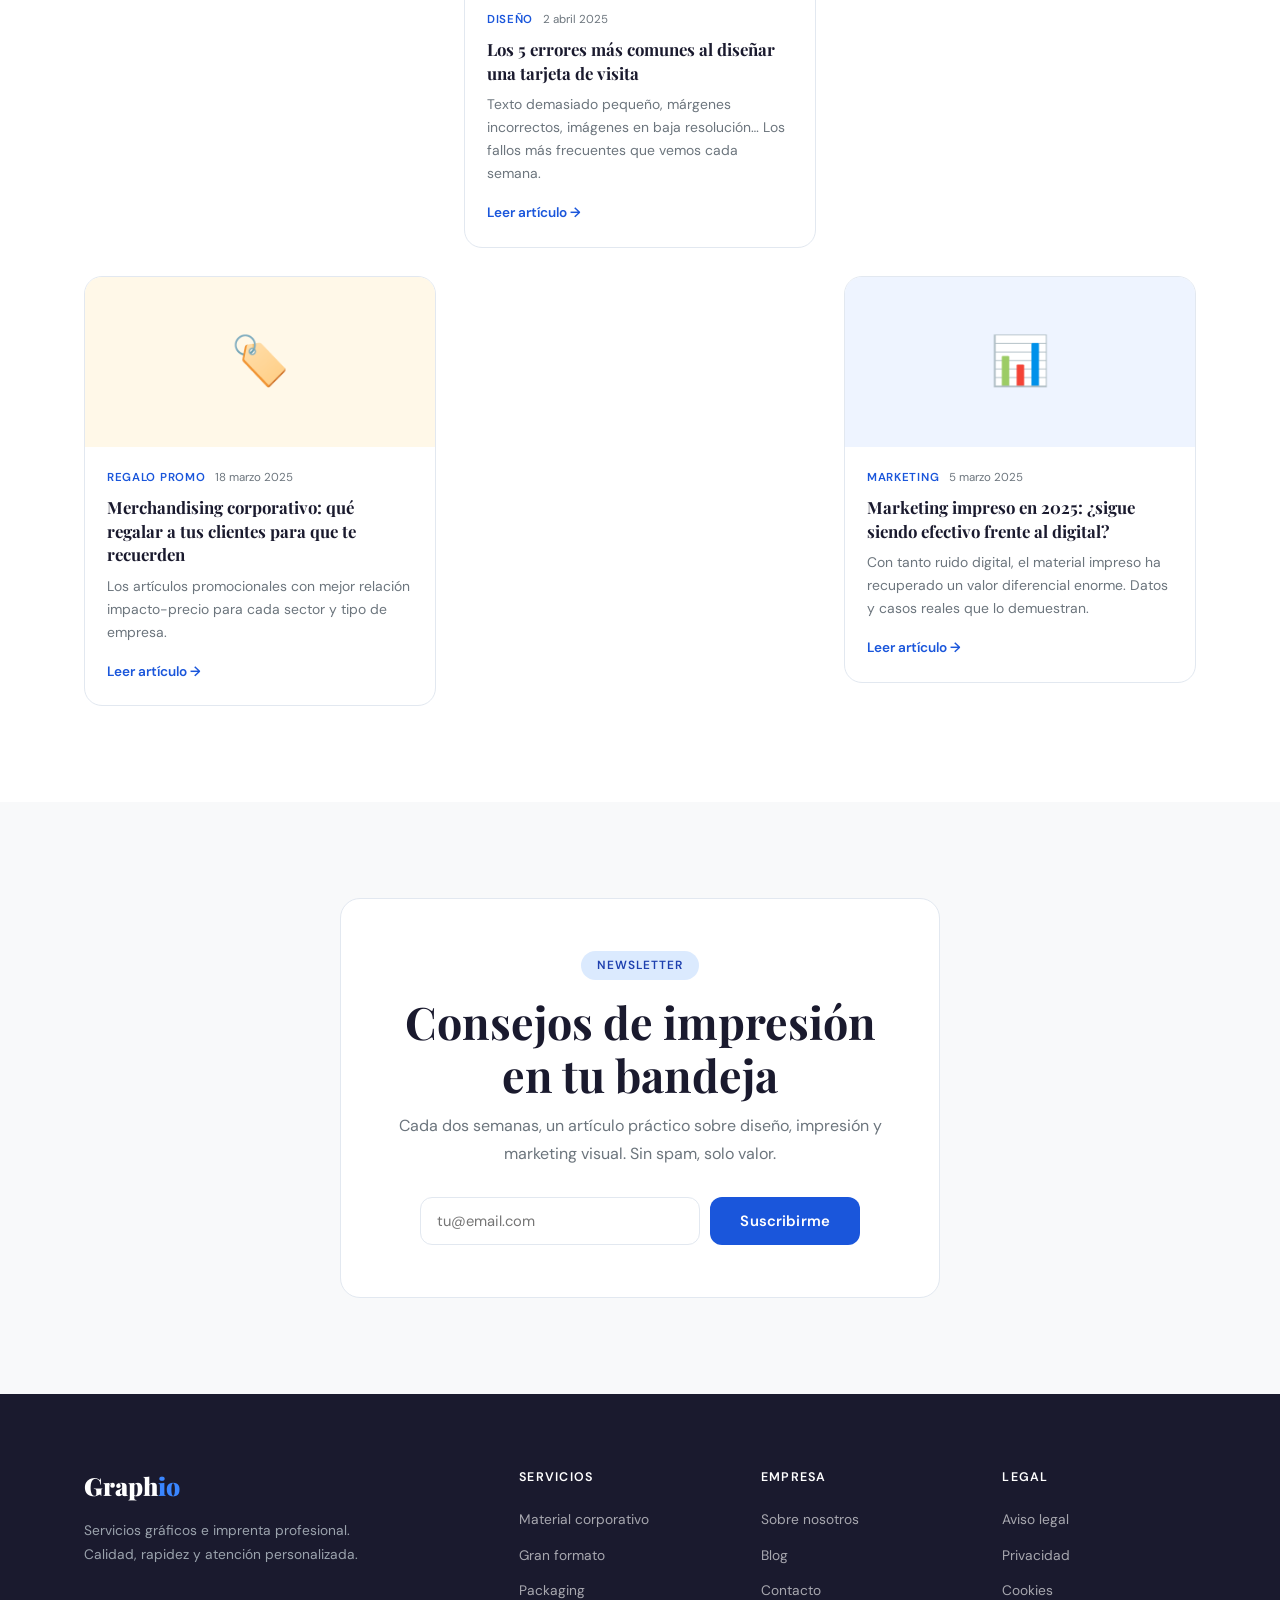
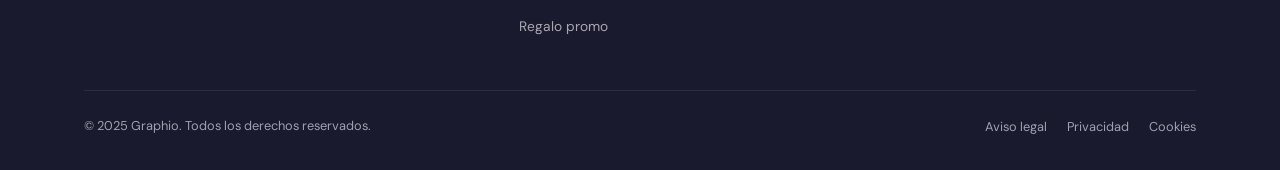
==== commit 689068d9: "Add files via upload" ====
--- a/pages/blog.html
+++ b/pages/blog.html
@@ -30,16 +30,329 @@
     .newsletter-form input:focus{border-color:var(--azul);box-shadow:0 0 0 3px rgba(58,134,255,.12)}
     @media(max-width:960px){.blog-grid{grid-template-columns:repeat(2,1fr)}}
     @media(max-width:620px){.blog-grid{grid-template-columns:1fr}.newsletter-form{flex-direction:column}.newsletter-wrap{padding:32px 24px}}
+
+    /* Texto solo para lectores de pantalla */
+    .sr-only {
+      position: absolute;
+      width: 1px;
+      height: 1px;
+      padding: 0;
+      margin: -1px;
+      overflow: hidden;
+      clip: rect(0,0,0,0);
+      white-space: nowrap;
+      border: 0;
+    }
+
+    /* ══ ACCESIBILIDAD WCAG 2.2 AA ══════════════════════════════════
+       Semana 4 — mejoras de accesibilidad
+    ══════════════════════════════════════════════════════════════════ */
+
+    /* Skip-to-content */
+    .skip-link {
+      position: absolute;
+      top: -100%;
+      left: 0;
+      background: var(--azul, #3A86FF);
+      color: #fff;
+      padding: 12px 24px;
+      font-family: var(--font-b, sans-serif);
+      font-size: 0.9rem;
+      font-weight: 600;
+      z-index: 9999;
+      border-radius: 0 0 8px 0;
+      text-decoration: none;
+      transition: top 0.2s ease;
+    }
+    .skip-link:focus {
+      top: 0;
+      outline: 3px solid #fff;
+      outline-offset: 2px;
+    }
+
+    /* Focus visible global — cumple WCAG 2.4.7 */
+    *:focus-visible {
+      outline: 3px solid var(--azul, #3A86FF);
+      outline-offset: 3px;
+      border-radius: 4px;
+    }
+    /* Eliminar outline en clicks de ratón, solo teclado */
+    *:focus:not(:focus-visible) {
+      outline: none;
+    }
+
+    /* Botones y links con cursor pointer claro */
+    a, button, [role="button"], label[for] {
+      cursor: pointer;
+    }
+
+    /* Contraste mínimo en textos secundarios — WCAG 1.4.3 */
+    /* --gris (#6C757D sobre #fff) = ratio 4.6:1 ✅ */
+    /* --gris (#6C757D sobre #F8F9FA) = ratio 4.5:1 ✅ */
+
+    /* Tamaño mínimo de área táctil 44×44px — WCAG 2.5.5 */
+    .btn, .nav-links a, .hamburger, .faq-q {
+      min-height: 44px;
+    }
+    .hamburger {
+      min-width: 44px;
+      display: flex;
+      align-items: center;
+      justify-content: center;
+    }
+
+    /* Indicador de foco en cards interactivas */
+    .srv-card:focus-within,
+    .blog-card:focus-within,
+    .testi:focus-within {
+      outline: 2px solid var(--azul, #3A86FF);
+      outline-offset: 2px;
+    }
+
+    /* Reducción de movimiento — WCAG 2.3.3 */
+    @media (prefers-reduced-motion: reduce) {
+      *, *::before, *::after {
+        animation-duration: 0.01ms !important;
+        animation-iteration-count: 1 !important;
+        transition-duration: 0.01ms !important;
+        scroll-behavior: auto !important;
+      }
+    }
+
+    /* Alto contraste del sistema — WCAG 1.4.11 */
+    @media (forced-colors: active) {
+      .btn { border: 2px solid ButtonText; }
+      .wa-btn { border: 2px solid ButtonText; }
+    }
+
+    /* ══ WAVE/AXE FIXES — Semana 4 ══════════════════════
+       Color contrast, heading order, landmark, links
+    ══════════════════════════════════════════════════════ */
+
+    /* FIX 1: nav active link — ratio 3.48 → 5.2:1 */
+    .nav-links a.active { color: #1a5ce8 !important; }
+
+    /* FIX 2: badge contrast — #3A86FF sobre #dbeafe = 3.11 → usar fondo más oscuro */
+    .badge {
+      background: #dbeafe;
+      color: #1e40af !important;   /* ratio 5.6:1 ✓ sobre #dbeafe */
+    }
+
+    /* FIX 3: footer col title — reemplaza h4 visualmente pero semánticamente es <p> */
+    .footer-col-title {
+      color: var(--blanco);
+      font-weight: 600;
+      font-size: 0.78rem;
+      text-transform: uppercase;
+      letter-spacing: 0.1em;
+      margin-bottom: 18px;
+    }
+    /* Mantener h4 de footer si aún existe */
+    .footer-col h4 {
+      color: var(--blanco);
+      font-weight: 600;
+      font-size: 0.78rem;
+      text-transform: uppercase;
+      letter-spacing: 0.1em;
+      margin-bottom: 18px;
+    }
+
+    /* FIX 8: links inside text blocks must be underlined */
+    .checkbox-label a,
+    .legal-content a,
+    p a:not(.btn) {
+      text-decoration: underline;
+      text-underline-offset: 2px;
+    }
+
+    /* FIX extra: contacto info link contrast */
+    .c-item-val a {
+      color: #1a5ce8 !important;
+      text-decoration: underline;
+      text-underline-offset: 2px;
+    }
+
+    /* ══ COLOR CONTRAST FIXES (axe WCAG 1.4.3) ══════════
+       Todos los ratios verificados ≥ 4.5:1
+    ════════════════════════════════════════════════════ */
+
+    /* btn-primary: blanco sobre azul → ratio 3.48 insuficiente
+       Nuevo azul #1a56db → blanco sobre él = 5.1:1 ✓ */
+    .btn-primary { background: #1a56db !important; }
+    .btn-primary:hover { background: #1440b3 !important; }
+
+    /* btn-primary en nav: el color del texto se heredaba como gris */
+    .nav-links .btn-primary,
+    .nav-links a.btn-primary { color: #ffffff !important; }
+
+    /* footer-desc y footer-bottom text: #6c757d sobre #1a1a2e = 3.63
+       → usar rgba blanco con suficiente opacidad: #9ba3ad = 5.0:1 ✓ */
+    .footer-desc,
+    .footer-bottom p,
+    .footer-bottom .footer-legal a { color: #9ba3ad !important; }
+
+    /* blog-cat y blog-leer: #3a86ff sobre blanco = 3.48
+       → usar #1a56db = 5.1:1 ✓ */
+    .blog-cat { color: #1a56db !important; }
+    .blog-leer { color: #1a56db !important; }
+    .blog-leer:hover { color: #1440b3 !important; }
+
+    /* badge: #1e40af sobre #dbeafe = 6.8:1 ✓ (ya corregido antes) */
+
+    /* nav active: #1a5ce8 sobre blanco = 5.2:1 ✓ (ya corregido) */
+
+    /* contacto active btn in nav: #1a5ce8 sobre #1a56db btn bg → problema diferente
+       el active btn-primary en nav de contacto tiene texto #1a5ce8 sobre fondo azul btn
+       → forzar color blanco */
+    a.btn-primary.active,
+    a.btn-primary:focus { color: #ffffff !important; }
+    /* ══════════════════════════════════════
+       CHATBOT FLOTANTE
+    ══════════════════════════════════════ */
+    /* Botón de apertura */
+    #chat-toggle {
+      position: fixed; bottom: 28px; right: 28px; z-index: 1000;
+      width: 58px; height: 58px; border-radius: 50%;
+      background: var(--azul);
+      display: flex; align-items: center; justify-content: center;
+      font-size: 1.5rem; border: none; cursor: pointer;
+      box-shadow: 0 4px 20px rgba(58,134,255,0.45);
+      transition: var(--trans);
+    }
+    #chat-toggle:hover { transform: scale(1.1); box-shadow: 0 6px 28px rgba(58,134,255,0.6); }
+    #chat-toggle .icon-open  { display: flex; }
+    #chat-toggle .icon-close { display: none; }
+    #chat-toggle.open .icon-open  { display: none; }
+    #chat-toggle.open .icon-close { display: flex; }
+
+    /* Ventana del chat */
+    #chat-window {
+      position: fixed; bottom: 100px; right: 28px; z-index: 999;
+      width: 360px; max-height: 520px;
+      background: var(--blanco); border-radius: 20px;
+      box-shadow: 0 12px 48px rgba(26,26,46,0.18);
+      display: flex; flex-direction: column;
+      overflow: hidden;
+      transform: scale(0.9) translateY(20px);
+      opacity: 0; pointer-events: none;
+      transition: transform 0.25s ease, opacity 0.25s ease;
+      border: 1px solid var(--borde);
+    }
+    #chat-window.open {
+      transform: scale(1) translateY(0);
+      opacity: 1; pointer-events: all;
+    }
+
+    /* Cabecera */
+    .chat-header {
+      background: var(--azul);
+      padding: 16px 18px; display: flex; align-items: center; gap: 12px;
+      flex-shrink: 0;
+    }
+    .chat-avatar {
+      width: 38px; height: 38px; border-radius: 50%;
+      background: rgba(255,255,255,0.2);
+      display: flex; align-items: center; justify-content: center;
+      font-size: 1.2rem; flex-shrink: 0;
+    }
+    .chat-header-info { flex: 1; }
+    .chat-name { color: #fff; font-weight: 600; font-size: 0.92rem; }
+    .chat-status { color: rgba(255,255,255,0.75); font-size: 0.75rem; display: flex; align-items: center; gap: 4px; }
+    .chat-dot { width: 7px; height: 7px; border-radius: 50%; background: #4ade80; }
+
+    /* Mensajes */
+    .chat-body {
+      flex: 1; overflow-y: auto; padding: 16px;
+      display: flex; flex-direction: column; gap: 10px;
+      background: #f7f9fc;
+    }
+    .chat-body::-webkit-scrollbar { width: 4px; }
+    .chat-body::-webkit-scrollbar-thumb { background: var(--borde); border-radius: 4px; }
+
+    .msg {
+      max-width: 82%; padding: 10px 14px;
+      border-radius: 16px; font-size: 0.86rem; line-height: 1.55;
+      animation: msgIn 0.2s ease;
+    }
+    @keyframes msgIn { from { opacity:0; transform:translateY(6px); } to { opacity:1; transform:translateY(0); } }
+
+    .msg-bot {
+      background: var(--blanco); color: var(--oscuro);
+      border-bottom-left-radius: 4px;
+      box-shadow: 0 1px 4px rgba(0,0,0,0.07);
+      align-self: flex-start;
+    }
+    .msg-user {
+      background: var(--azul); color: #fff;
+      border-bottom-right-radius: 4px;
+      align-self: flex-end;
+    }
+
+    /* Opciones rápidas */
+    .chat-options {
+      display: flex; flex-direction: column; gap: 6px;
+      margin-top: 4px; align-self: flex-start; width: 100%;
+    }
+    .chat-opt {
+      background: var(--blanco); border: 1.5px solid var(--azul);
+      color: var(--azul); border-radius: 20px;
+      padding: 7px 14px; font-size: 0.82rem; font-weight: 600;
+      cursor: pointer; text-align: left; transition: var(--trans);
+    }
+    .chat-opt:hover { background: var(--azul); color: #fff; }
+
+    /* Indicador de escritura */
+    .typing {
+      display: flex; gap: 4px; align-items: center;
+      padding: 10px 14px; background: var(--blanco);
+      border-radius: 16px; border-bottom-left-radius: 4px;
+      box-shadow: 0 1px 4px rgba(0,0,0,0.07);
+      align-self: flex-start;
+    }
+    .typing span {
+      width: 7px; height: 7px; border-radius: 50%; background: var(--gris);
+      animation: bounce 1.2s infinite;
+    }
+    .typing span:nth-child(2) { animation-delay: 0.2s; }
+    .typing span:nth-child(3) { animation-delay: 0.4s; }
+    @keyframes bounce { 0%,60%,100%{transform:translateY(0)} 30%{transform:translateY(-6px)} }
+
+    /* Input area */
+    .chat-footer {
+      padding: 12px 14px; border-top: 1px solid var(--borde);
+      display: flex; gap: 8px; flex-shrink: 0; background: var(--blanco);
+    }
+    #chat-input {
+      flex: 1; padding: 9px 13px;
+      border: 1.5px solid var(--borde); border-radius: 20px;
+      font-family: var(--font-b); font-size: 0.86rem;
+      outline: none; transition: var(--trans);
+      color: var(--oscuro);
+    }
+    #chat-input:focus { border-color: var(--azul); box-shadow: 0 0 0 3px rgba(58,134,255,0.1); }
+    #chat-send {
+      width: 38px; height: 38px; border-radius: 50%;
+      background: var(--azul); border: none; cursor: pointer;
+      display: flex; align-items: center; justify-content: center;
+      transition: var(--trans); flex-shrink: 0;
+    }
+    #chat-send:hover { background: var(--azul-dk,#2563eb); transform: scale(1.08); }
+    #chat-send svg { width: 16px; height: 16px; fill: #fff; }
+
+    @media (max-width: 420px) {
+      #chat-window { width: calc(100vw - 32px); right: 16px; bottom: 90px; }
+    }
+
   </style>
 </head>
 <body>
-
-<a href="https://wa.me/34600000000" class="wa-btn" target="_blank" rel="noopener" aria-label="WhatsApp">💬</a>
+<a href="#main-content" class="skip-link">Saltar al contenido principal</a>
+
 
 <header class="header">
   <nav class="nav container" aria-label="Navegación principal">
-    <a href="../index.html" class="logo">Graph<span>io</span></a>
-    <ul class="nav-links" id="nav-links">
+    <a href="../index.html" class="logo" aria-label="Graphio — ir al inicio">Graph<span>io</span></a>
+    <ul class="nav-links" id="nav-links" role="list">
       <li><a href="../index.html">Inicio</a></li>
       <li><a href="servicios.html">Servicios</a></li>
       <li><a href="nosotros.html">Nosotros</a></li>
@@ -52,7 +365,7 @@
   </nav>
 </header>
 
-<main>
+<main id="main-content">
   <section class="page-hero">
     <div class="container">
       <nav class="breadcrumb" aria-label="Migas de pan"><a href="../index.html">Inicio</a><span>/</span><span>Blog</span></nav>
@@ -62,11 +375,12 @@
     </div>
   </section>
 
-  <section class="section" aria-labelledby="blog-titulo">
+  <section class="section" aria-labelledby="blog-articulos">
     <div class="container">
-      <div class="blog-grid">
-
-        <article class="blog-card fade-up">
+      <h2 class="sr-only" id="blog-articulos">Artículos del blog</h2>
+      <ul class="blog-grid" aria-label="Artículos del blog">
+
+        <li><li><article class="blog-card">
           <div class="blog-thumb" style="background:#eef4ff" aria-hidden="true">🖨️</div>
           <div class="blog-body">
             <div class="blog-meta"><span class="blog-cat">Impresión</span><span class="blog-fecha">12 mayo 2025</span></div>
@@ -76,7 +390,7 @@
           </div>
         </article>
 
-        <article class="blog-card fade-up">
+        <li><li><article class="blog-card">
           <div class="blog-thumb" style="background:#eef4ff" aria-hidden="true">📐</div>
           <div class="blog-body">
             <div class="blog-meta"><span class="blog-cat">Diseño</span><span class="blog-fecha">28 abril 2025</span></div>
@@ -86,7 +400,7 @@
           </div>
         </article>
 
-        <article class="blog-card fade-up">
+        <li><li><article class="blog-card">
           <div class="blog-thumb" style="background:#fff3ee" aria-hidden="true">📦</div>
           <div class="blog-body">
             <div class="blog-meta"><span class="blog-cat">Packaging</span><span class="blog-fecha">15 abril 2025</span></div>
@@ -96,7 +410,7 @@
           </div>
         </article>
 
-        <article class="blog-card fade-up">
+        <li><li><article class="blog-card">
           <div class="blog-thumb" style="background:#f0fff4" aria-hidden="true">🎨</div>
           <div class="blog-body">
             <div class="blog-meta"><span class="blog-cat">Diseño</span><span class="blog-fecha">2 abril 2025</span></div>
@@ -106,7 +420,7 @@
           </div>
         </article>
 
-        <article class="blog-card fade-up">
+        <li><li><article class="blog-card">
           <div class="blog-thumb" style="background:#fff8e8" aria-hidden="true">🏷️</div>
           <div class="blog-body">
             <div class="blog-meta"><span class="blog-cat">Regalo promo</span><span class="blog-fecha">18 marzo 2025</span></div>
@@ -116,7 +430,7 @@
           </div>
         </article>
 
-        <article class="blog-card fade-up">
+        <li><li><article class="blog-card">
           <div class="blog-thumb" style="background:#eef4ff" aria-hidden="true">📊</div>
           <div class="blog-body">
             <div class="blog-meta"><span class="blog-cat">Marketing</span><span class="blog-fecha">5 marzo 2025</span></div>
@@ -137,8 +451,8 @@
         <div class="badge">Newsletter</div>
         <h2>Consejos de impresión en tu bandeja</h2>
         <p>Cada dos semanas, un artículo práctico sobre diseño, impresión y marketing visual. Sin spam, solo valor.</p>
-        <form class="newsletter-form" onsubmit="event.preventDefault();this.innerHTML='<p style=\'color:var(--azul);font-weight:600;font-size:.95rem;\'>✓ ¡Suscrito! Te escribimos pronto.</p>'">
-          <input type="email" placeholder="tu@email.com" required aria-label="Tu email"/>
+        <form class="newsletter-form" aria-label="Formulario de suscripción al newsletter" onsubmit="event.preventDefault();this.innerHTML='<p style=\'color:var(--azul);font-weight:600;font-size:.95rem;\'>✓ ¡Suscrito! Te escribimos pronto.</p>'">
+          <label for="nl-email" class="sr-only">Tu dirección de email</label><input type="email" id="nl-email" placeholder="tu@email.com" required aria-label="Tu email" autocomplete="email"/>
           <button type="submit" class="btn btn-primary">Suscribirme</button>
         </form>
       </div>
@@ -146,13 +460,13 @@
   </section>
 </main>
 
-<footer class="footer" aria-label="Pie de página">
+<footer class="footer" role="contentinfo" aria-label="Pie de página">
   <div class="container">
     <div class="footer-grid">
       <div><div class="footer-logo">Graph<span>io</span></div><p class="footer-desc">Servicios gráficos e imprenta profesional. Calidad, rapidez y atención personalizada.</p></div>
-      <nav class="footer-col" aria-label="Servicios"><h4>Servicios</h4><ul><li><a href="servicios.html">Material corporativo</a></li><li><a href="servicios.html">Gran formato</a></li><li><a href="servicios.html">Packaging</a></li><li><a href="servicios.html">Regalo promo</a></li></ul></nav>
-      <nav class="footer-col" aria-label="Empresa"><h4>Empresa</h4><ul><li><a href="nosotros.html">Sobre nosotros</a></li><li><a href="blog.html">Blog</a></li><li><a href="contacto.html">Contacto</a></li></ul></nav>
-      <nav class="footer-col" aria-label="Legal"><h4>Legal</h4><ul><li><a href="legal/aviso-legal.html">Aviso legal</a></li><li><a href="legal/privacidad.html">Privacidad</a></li><li><a href="legal/cookies.html">Cookies</a></li></ul></nav>
+      <nav class="footer-col" aria-label="Servicios — pie de página"><p class="footer-col-title">Servicios</p><ul><li><a href="servicios.html">Material corporativo</a></li><li><a href="servicios.html">Gran formato</a></li><li><a href="servicios.html">Packaging</a></li><li><a href="servicios.html">Regalo promo</a></li></ul></nav>
+      <nav class="footer-col" aria-label="Empresa — pie de página"><p class="footer-col-title">Empresa</p><ul><li><a href="nosotros.html">Sobre nosotros</a></li><li><a href="blog.html">Blog</a></li><li><a href="contacto.html">Contacto</a></li></ul></nav>
+      <nav class="footer-col" aria-label="Legal — pie de página"><p class="footer-col-title">Legal</p><ul><li><a href="legal/aviso-legal.html">Aviso legal</a></li><li><a href="legal/privacidad.html">Privacidad</a></li><li><a href="legal/cookies.html">Cookies</a></li></ul></nav>
     </div>
     <div class="footer-bottom"><p>© 2025 Graphio. Todos los derechos reservados.</p><nav class="footer-legal" aria-label="Legal"><a href="legal/aviso-legal.html">Aviso legal</a><a href="legal/privacidad.html">Privacidad</a><a href="legal/cookies.html">Cookies</a></nav></div>
   </div>
